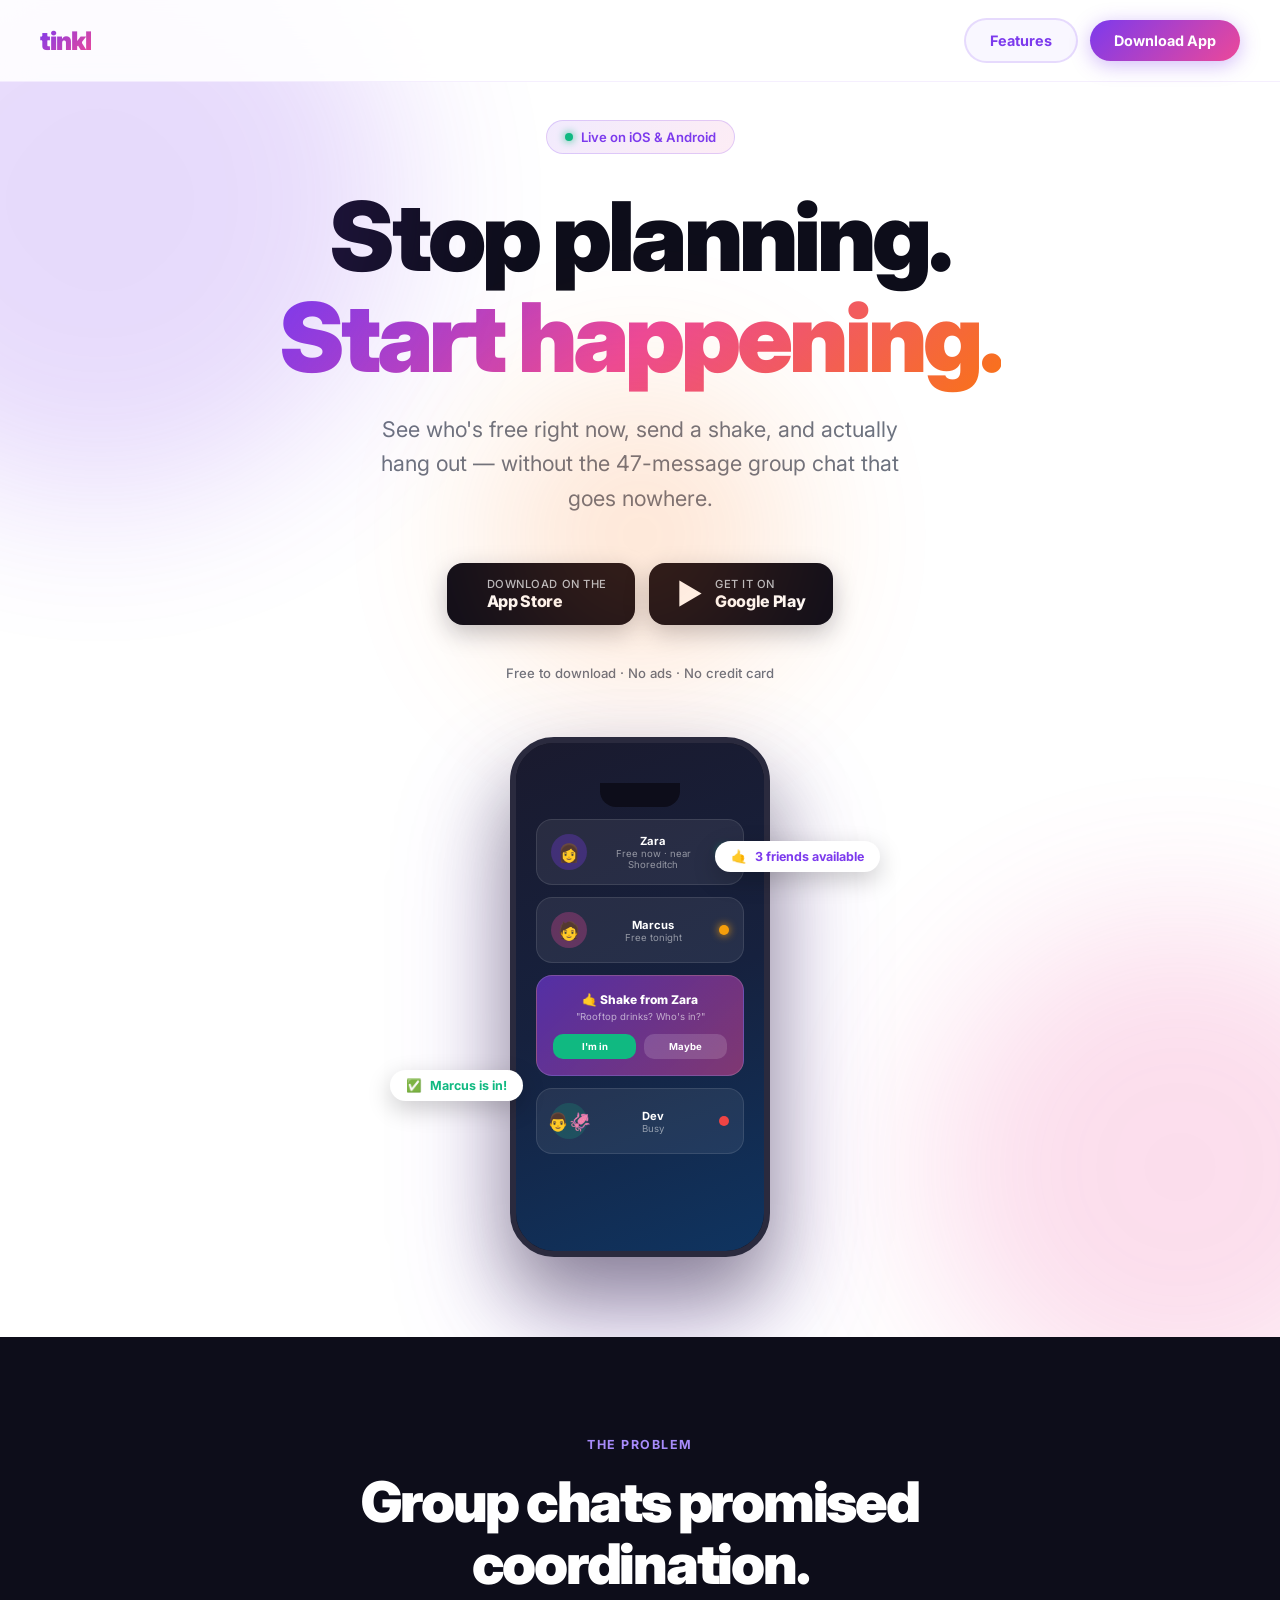
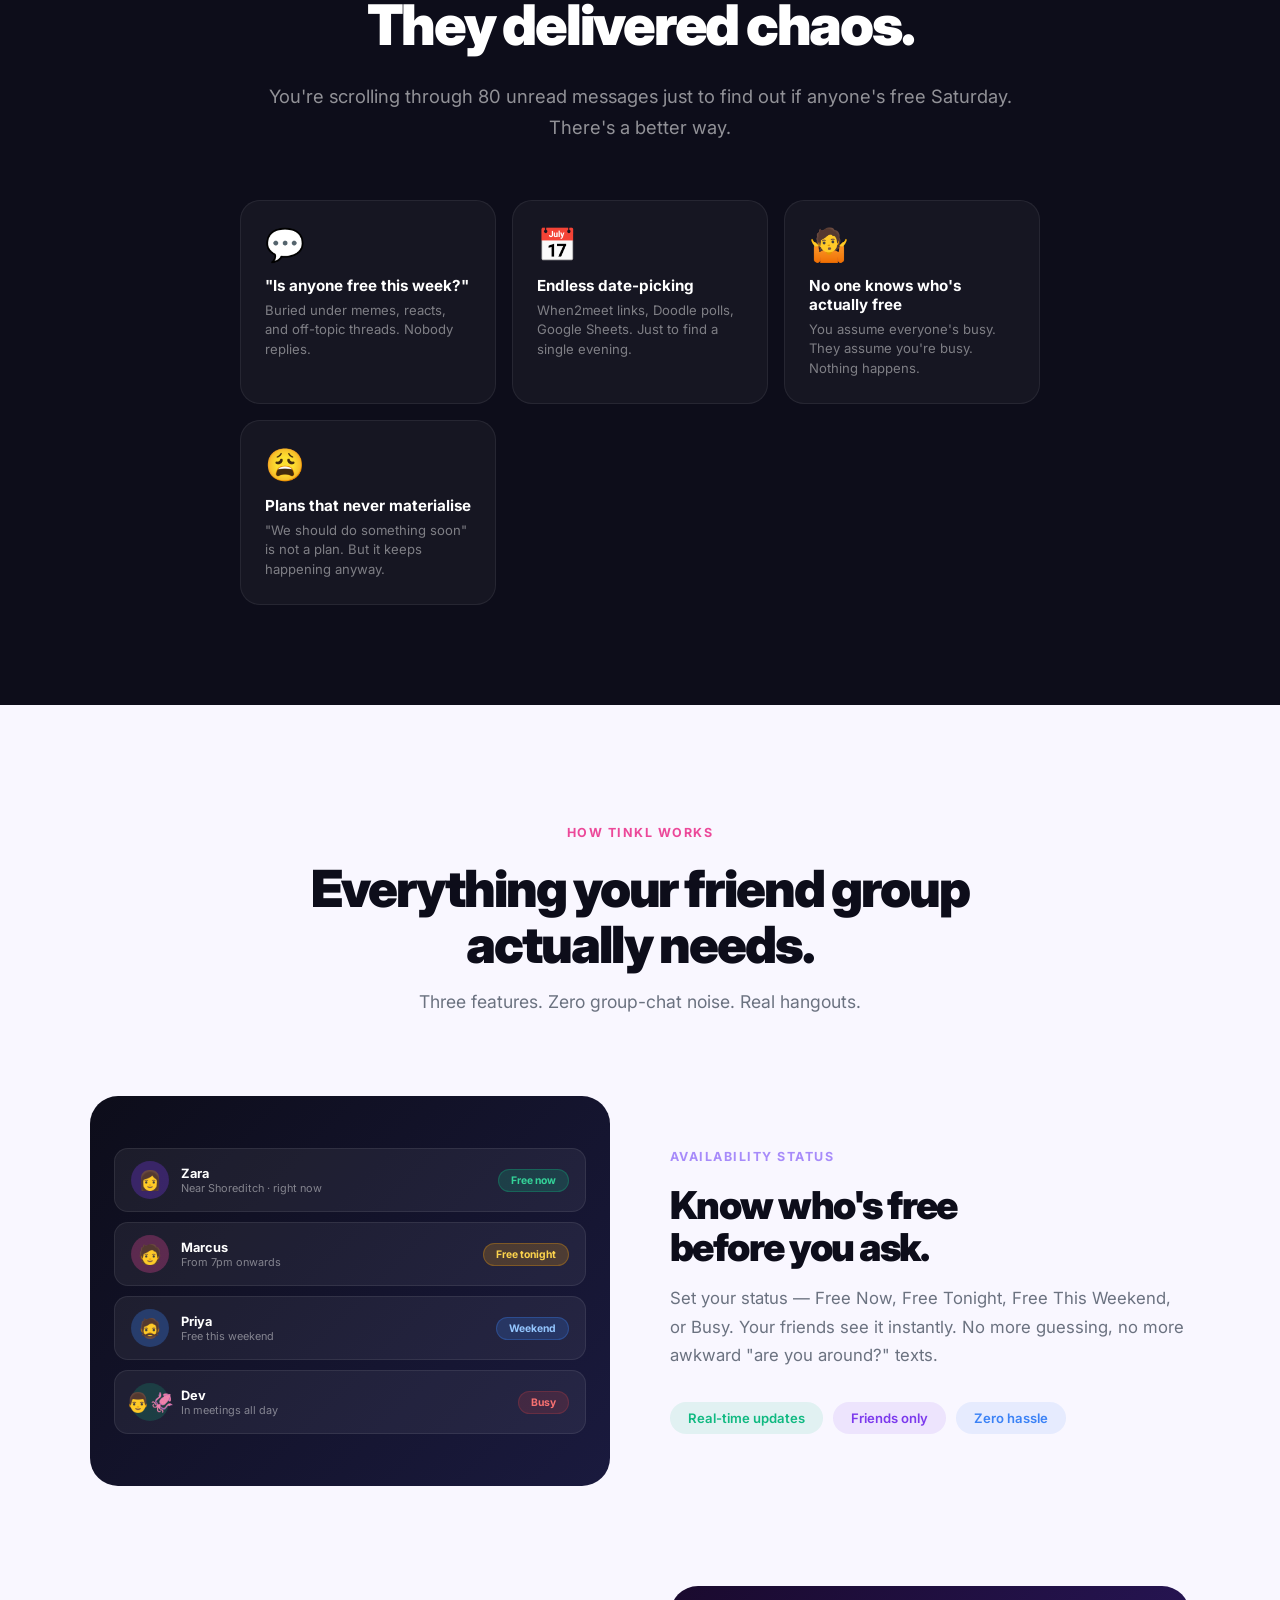
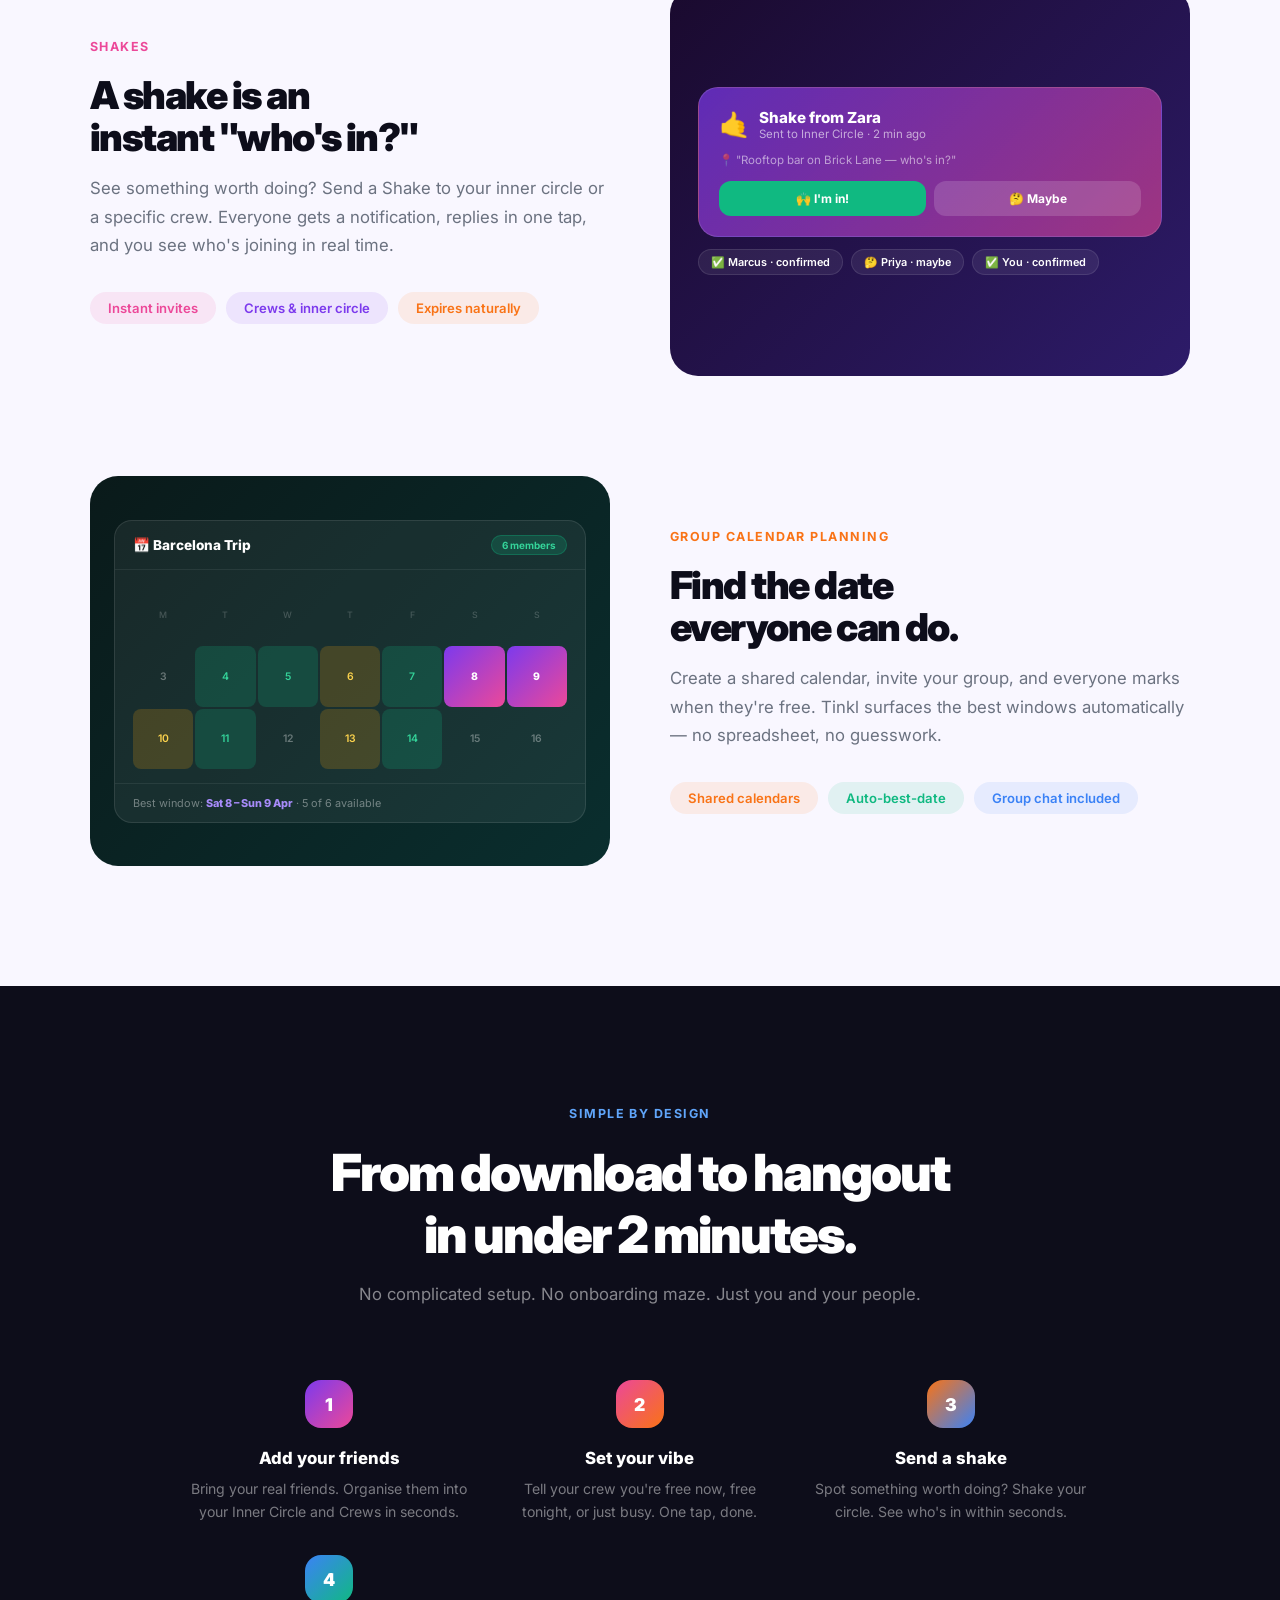
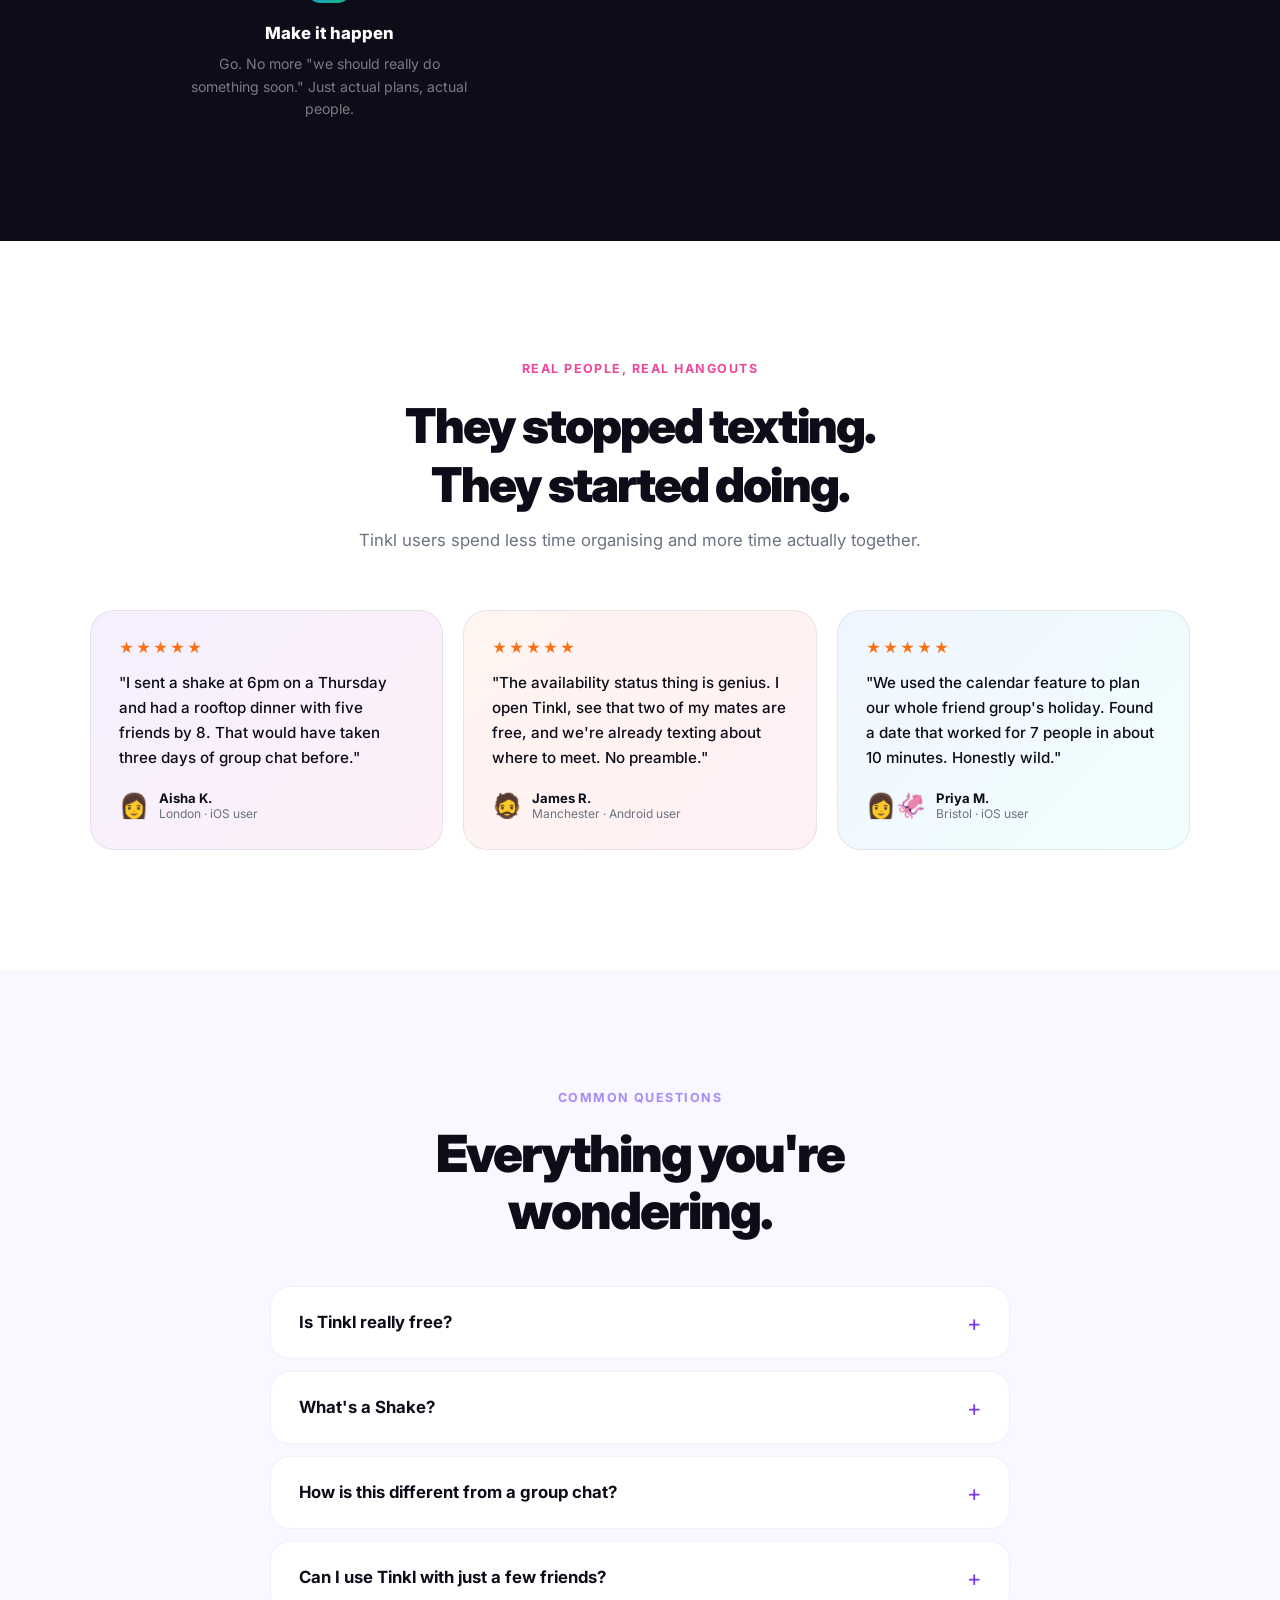
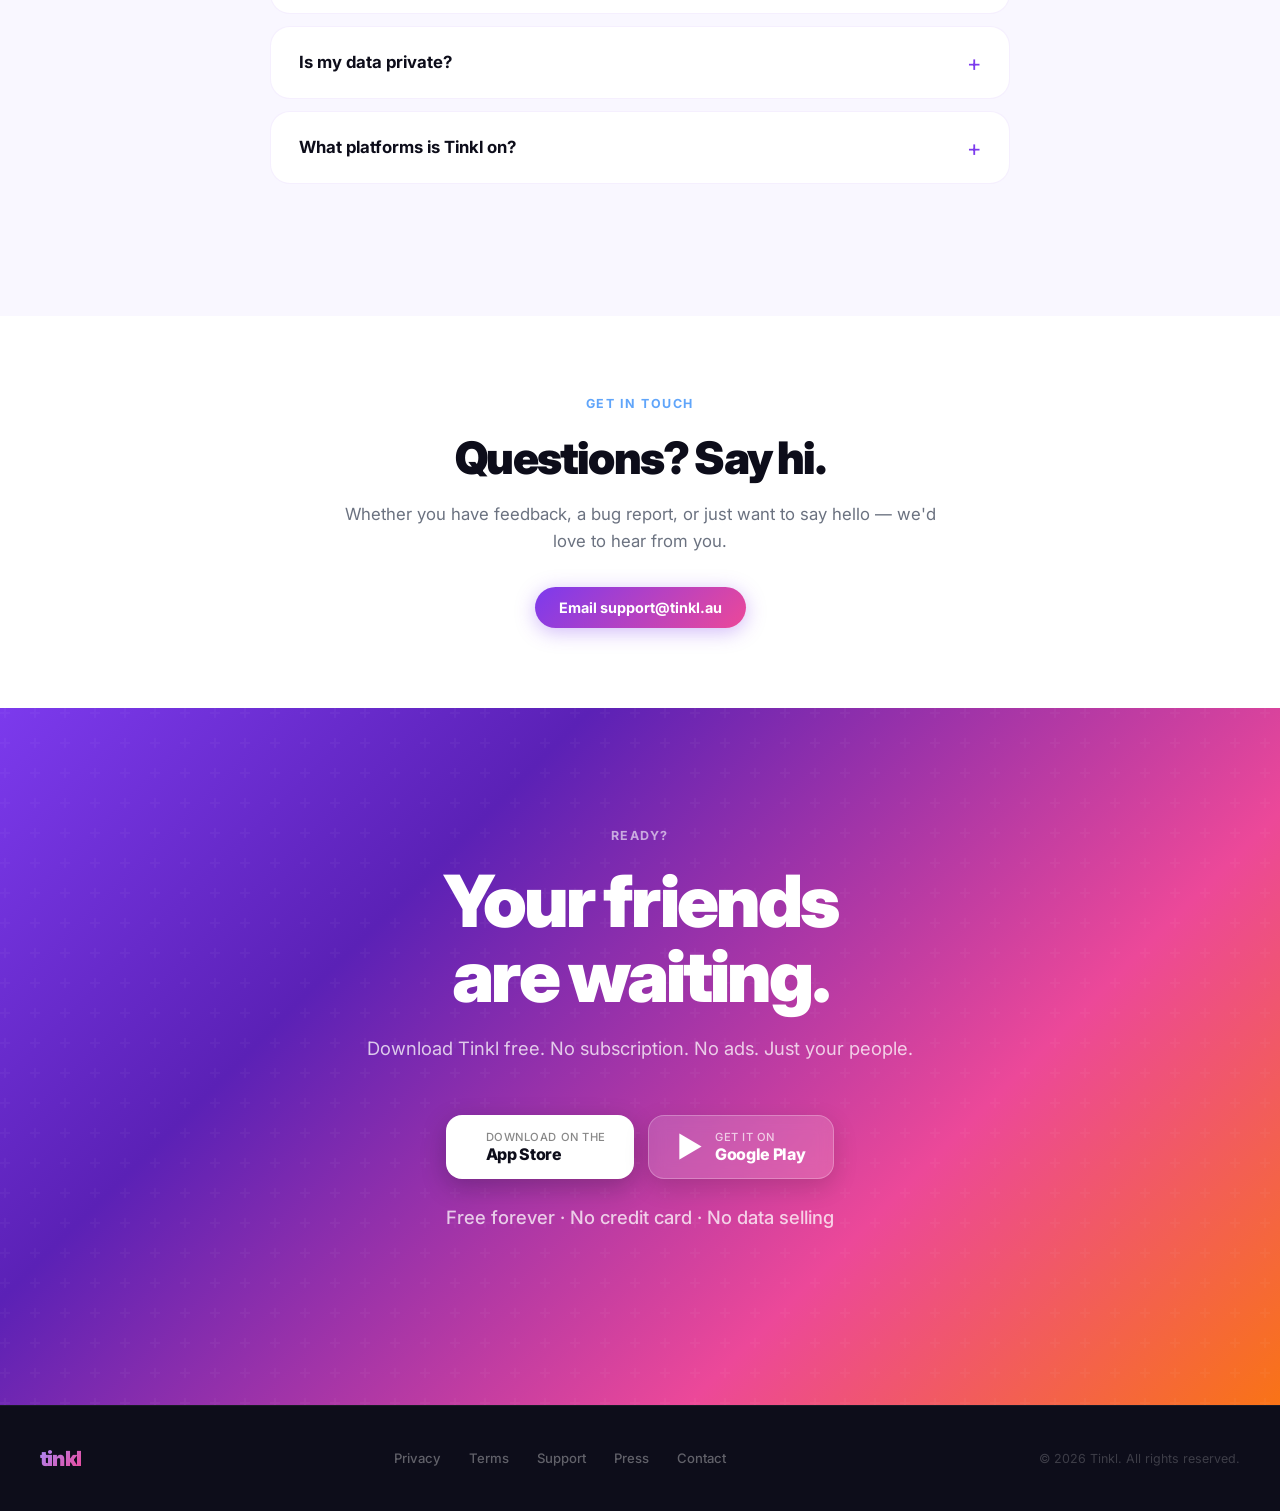
==== index.html @ c5554119 "Initial commit: Tinkl marketing website Landing page, privacy policy, terms of use, shared CSS, favi" ====
<!DOCTYPE html>
<html lang="en">
<head>
  <meta charset="UTF-8" />
  <meta name="viewport" content="width=device-width, initial-scale=1.0" />
  <title>Tinkl — Stop Planning. Start Happening.</title>
  <meta name="description" content="Tinkl makes it effortless to see who's free, send a spontaneous shake, and plan group hangouts without the group-chat chaos." />
  <meta property="og:title" content="Tinkl — Stop Planning. Start Happening." />
  <meta property="og:description" content="See who's free. Send a shake. Make it happen." />
  <meta property="og:type" content="website" />
  <link rel="canonical" href="https://tinkl.au/" />
  <link rel="icon" type="image/svg+xml" href="favicon.svg" />
  <meta property="og:url" content="https://tinkl.au/" />
  <meta property="og:image" content="https://tinkl.au/og-image.svg" />
  <meta property="og:image:width" content="1200" />
  <meta property="og:image:height" content="630" />
  <meta name="twitter:card" content="summary_large_image" />
  <meta name="twitter:title" content="Tinkl — Stop Planning. Start Happening." />
  <meta name="twitter:description" content="See who's free. Send a shake. Make it happen." />
  <meta name="twitter:image" content="https://tinkl.au/og-image.svg" />
  <link rel="preconnect" href="https://fonts.googleapis.com" />
  <link rel="preconnect" href="https://fonts.gstatic.com" crossorigin />
  <link href="https://fonts.googleapis.com/css2?family=Inter:wght@400;500;600;700;800;900&display=swap" rel="stylesheet" />
  <link rel="stylesheet" href="styles.css" />
  <style>
    /* ─── HERO ────────────────────────────────────────────── */
    .hero {
      min-height: 100vh;
      display: flex;
      flex-direction: column;
      align-items: center;
      justify-content: center;
      text-align: center;
      padding: 120px 24px 80px;
      position: relative;
      overflow: hidden;
      background: var(--white);
    }

    .hero-blob {
      position: absolute;
      border-radius: 50%;
      filter: blur(80px);
      opacity: 0.18;
      pointer-events: none;
    }
    .hero-blob-1 {
      width: 600px; height: 600px;
      background: var(--purple);
      top: -100px; left: -200px;
    }
    .hero-blob-2 {
      width: 500px; height: 500px;
      background: var(--pink);
      bottom: -80px; right: -150px;
    }
    .hero-blob-3 {
      width: 300px; height: 300px;
      background: var(--orange);
      top: 40%; left: 50%;
      transform: translate(-50%, -50%);
    }

    .hero-badge {
      display: inline-flex;
      align-items: center;
      gap: 8px;
      padding: 8px 18px;
      background: linear-gradient(135deg, rgba(124,58,237,0.1), rgba(236,72,153,0.1));
      border: 1px solid rgba(124,58,237,0.2);
      border-radius: 100px;
      font-size: 0.82rem;
      font-weight: 600;
      color: var(--purple);
      margin-bottom: 32px;
    }
    .hero-badge-dot {
      width: 8px; height: 8px;
      border-radius: 50%;
      background: var(--green);
      box-shadow: 0 0 8px var(--green);
      animation: pulse 2s infinite;
    }
    @keyframes pulse {
      0%, 100% { opacity: 1; transform: scale(1); }
      50% { opacity: 0.6; transform: scale(1.3); }
    }

    .hero h1 {
      font-size: clamp(3rem, 8vw, 6rem);
      font-weight: 900;
      letter-spacing: -0.04em;
      line-height: 1.05;
      max-width: 820px;
      margin-bottom: 24px;
    }
    .hero h1 .grad {
      background: linear-gradient(135deg, var(--purple) 0%, var(--pink) 50%, var(--orange) 100%);
      -webkit-background-clip: text;
      -webkit-text-fill-color: transparent;
      background-clip: text;
    }

    .hero-sub {
      font-size: clamp(1.1rem, 2.5vw, 1.35rem);
      color: var(--text-muted);
      max-width: 520px;
      line-height: 1.6;
      margin-bottom: 48px;
    }

    .hero-ctas {
      display: flex;
      gap: 14px;
      flex-wrap: wrap;
      justify-content: center;
      margin-bottom: 72px;
    }

    .trust-strip { font-size: 0.82rem; color: var(--text-muted); font-weight: 500; margin-bottom: 56px; margin-top: -32px; }

    .store-btn {
      display: inline-flex;
      align-items: center;
      gap: 12px;
      padding: 14px 28px;
      background: var(--dark);
      color: var(--white);
      border-radius: 16px;
      text-decoration: none;
      transition: transform 0.15s ease, box-shadow 0.15s ease;
      box-shadow: 0 8px 24px rgba(13,13,26,0.25);
    }
    .store-btn:hover { transform: translateY(-3px); box-shadow: 0 12px 32px rgba(13,13,26,0.35); }
    .store-btn-icon { font-size: 1.8rem; line-height: 1; }
    .store-btn-text { display: flex; flex-direction: column; text-align: left; }
    .store-btn-label { font-size: 0.7rem; opacity: 0.7; font-weight: 500; text-transform: uppercase; letter-spacing: 0.05em; }
    .store-btn-name { font-size: 1rem; font-weight: 800; letter-spacing: -0.02em; }

    /* Phone mockup */
    .phone-wrap {
      position: relative;
      display: inline-block;
    }
    .phone {
      width: 260px;
      height: 520px;
      background: var(--dark);
      border-radius: 44px;
      border: 6px solid #2A2A3E;
      box-shadow:
        0 40px 80px rgba(0,0,0,0.4),
        0 0 0 1px rgba(255,255,255,0.05) inset,
        0 60px 120px rgba(124,58,237,0.25);
      overflow: hidden;
      position: relative;
    }
    .phone-notch {
      width: 80px; height: 24px;
      background: var(--dark);
      border-radius: 0 0 16px 16px;
      margin: 0 auto;
      position: relative;
      z-index: 2;
    }
    .phone-screen {
      position: absolute;
      inset: 0;
      background: linear-gradient(160deg, #1A1A2E 0%, #16213E 50%, #0F3460 100%);
      padding: 40px 20px 20px;
      display: flex;
      flex-direction: column;
      gap: 12px;
    }
    .phone-status-card {
      background: rgba(255,255,255,0.07);
      border: 1px solid rgba(255,255,255,0.1);
      border-radius: 16px;
      padding: 14px;
      display: flex;
      align-items: center;
      gap: 12px;
    }
    .phone-avatar {
      width: 36px; height: 36px;
      border-radius: 50%;
      display: flex;
      align-items: center;
      justify-content: center;
      font-size: 1.1rem;
      flex-shrink: 0;
    }
    .phone-card-text { flex: 1; }
    .phone-card-name { font-size: 0.7rem; font-weight: 700; color: #fff; }
    .phone-card-status { font-size: 0.6rem; color: rgba(255,255,255,0.5); }
    .phone-status-dot {
      width: 10px; height: 10px;
      border-radius: 50%;
      flex-shrink: 0;
    }
    .status-green { background: #10B981; box-shadow: 0 0 8px #10B981; }
    .status-amber { background: #F59E0B; box-shadow: 0 0 8px #F59E0B; }
    .status-red { background: #EF4444; }

    .phone-shake-card {
      background: linear-gradient(135deg, rgba(124,58,237,0.6), rgba(236,72,153,0.5));
      border: 1px solid rgba(255,255,255,0.15);
      border-radius: 16px;
      padding: 16px;
    }
    .phone-shake-title { font-size: 0.75rem; font-weight: 800; color: #fff; margin-bottom: 4px; }
    .phone-shake-sub { font-size: 0.6rem; color: rgba(255,255,255,0.6); margin-bottom: 12px; }
    .phone-shake-btns { display: flex; gap: 8px; }
    .phone-shake-btn {
      flex: 1;
      padding: 7px 0;
      border-radius: 10px;
      font-size: 0.6rem;
      font-weight: 700;
      text-align: center;
    }
    .phone-shake-btn-yes { background: #10B981; color: #fff; }
    .phone-shake-btn-maybe { background: rgba(255,255,255,0.15); color: #fff; }

    .phone-floating-chip {
      position: absolute;
      background: white;
      border-radius: 100px;
      padding: 8px 16px;
      display: flex;
      align-items: center;
      gap: 8px;
      box-shadow: 0 8px 24px rgba(0,0,0,0.2);
      font-size: 0.78rem;
      font-weight: 700;
      white-space: nowrap;
      animation: float 3s ease-in-out infinite;
    }
    @keyframes float {
      0%, 100% { transform: translateY(0); }
      50% { transform: translateY(-8px); }
    }
    .chip-1 { top: 20%; right: -110px; animation-delay: 0s; }
    .chip-2 { bottom: 30%; left: -120px; animation-delay: 1.5s; }

    /* ─── PROBLEM ─────────────────────────────────────────── */
    .problem {
      padding: 100px 24px;
      background: var(--dark);
      color: var(--white);
      text-align: center;
    }
    .problem-inner { max-width: 800px; margin: 0 auto; }

    .problem h2 {
      font-size: clamp(2rem, 5vw, 3.5rem);
      font-weight: 900;
      letter-spacing: -0.04em;
      line-height: 1.1;
      margin-bottom: 24px;
    }
    .problem p {
      font-size: 1.15rem;
      color: rgba(255,255,255,0.55);
      line-height: 1.7;
      margin-bottom: 56px;
    }

    .pain-grid {
      display: grid;
      grid-template-columns: repeat(auto-fit, minmax(200px, 1fr));
      gap: 16px;
      text-align: left;
    }
    .pain-card {
      background: rgba(255,255,255,0.04);
      border: 1px solid rgba(255,255,255,0.07);
      border-radius: 20px;
      padding: 24px;
    }
    .pain-emoji { font-size: 2rem; margin-bottom: 12px; }
    .pain-card h3 { font-size: 0.95rem; font-weight: 700; margin-bottom: 6px; }
    .pain-card p { font-size: 0.82rem; color: rgba(255,255,255,0.45); line-height: 1.5; margin: 0; }

    /* ─── FEATURES ────────────────────────────────────────── */
    .features { padding: 120px 24px; background: var(--off-white); }
    .features-inner { max-width: 1100px; margin: 0 auto; }
    .features-header { text-align: center; margin-bottom: 80px; }
    .features-header h2 {
      font-size: clamp(2rem, 5vw, 3.2rem);
      font-weight: 900;
      letter-spacing: -0.04em;
      line-height: 1.1;
      margin-bottom: 16px;
    }
    .features-header p {
      font-size: 1.1rem;
      color: var(--text-muted);
      max-width: 460px;
      margin: 0 auto;
      line-height: 1.6;
    }

    .feature-row {
      display: grid;
      grid-template-columns: 1fr 1fr;
      gap: 60px;
      align-items: center;
      margin-bottom: 100px;
    }
    .feature-row:last-child { margin-bottom: 0; }
    .feature-row.reverse { direction: rtl; }
    .feature-row.reverse > * { direction: ltr; }

    .feature-visual {
      border-radius: 28px;
      overflow: hidden;
      aspect-ratio: 4/3;
      display: flex;
      align-items: center;
      justify-content: center;
      position: relative;
    }
    .feature-visual-availability {
      background: linear-gradient(135deg, #0D0D1A 0%, #1a1a3e 100%);
    }
    .feature-visual-shakes {
      background: linear-gradient(135deg, #1a0a2e 0%, #2d1b69 100%);
    }
    .feature-visual-calendar {
      background: linear-gradient(135deg, #0a1a1a 0%, #0a2e2e 100%);
    }

    .feature-content { }
    .feature-content h3 {
      font-size: clamp(1.6rem, 3.5vw, 2.4rem);
      font-weight: 900;
      letter-spacing: -0.04em;
      line-height: 1.1;
      margin-bottom: 16px;
    }
    .feature-content p {
      font-size: 1.05rem;
      color: var(--text-muted);
      line-height: 1.7;
      margin-bottom: 32px;
    }
    .feature-pills { display: flex; flex-wrap: wrap; gap: 10px; }
    .pill {
      padding: 8px 18px;
      border-radius: 100px;
      font-size: 0.82rem;
      font-weight: 600;
    }
    .pill-purple { background: rgba(124,58,237,0.1); color: var(--purple); }
      .pill-pink { background: rgba(236,72,153,0.1); color: var(--pink); }
    .pill-orange { background: rgba(249,115,22,0.1); color: var(--orange); }
    .pill-blue { background: rgba(59,130,246,0.1); color: var(--blue); }
    .pill-green { background: rgba(16,185,129,0.1); color: var(--green); }

    /* Availability visual */
    .avail-list { width: 100%; padding: 24px; display: flex; flex-direction: column; gap: 10px; }
    .avail-item {
      display: flex;
      align-items: center;
      gap: 12px;
      background: rgba(255,255,255,0.06);
      border: 1px solid rgba(255,255,255,0.08);
      border-radius: 14px;
      padding: 12px 16px;
    }
    .avail-avatar {
      width: 38px; height: 38px;
      border-radius: 50%;
      display: flex; align-items: center; justify-content: center;
      font-size: 1.2rem; flex-shrink: 0;
    }
    .avail-info { flex: 1; }
    .avail-name { font-size: 0.8rem; font-weight: 700; color: #fff; }
    .avail-time { font-size: 0.68rem; color: rgba(255,255,255,0.45); }
    .avail-badge {
      padding: 4px 12px;
      border-radius: 100px;
      font-size: 0.65rem;
      font-weight: 700;
      flex-shrink: 0;
    }
    .badge-now { background: rgba(16,185,129,0.2); color: #34D399; border: 1px solid rgba(16,185,129,0.3); }
    .badge-tonight { background: rgba(245,158,11,0.2); color: #FCD34D; border: 1px solid rgba(245,158,11,0.3); }
    .badge-busy { background: rgba(239,68,68,0.15); color: #F87171; border: 1px solid rgba(239,68,68,0.2); }

    /* Shake visual */
    .shake-visual-inner { padding: 28px; width: 100%; }
    .shake-card-big {
      background: linear-gradient(135deg, rgba(124,58,237,0.7), rgba(236,72,153,0.6));
      border: 1px solid rgba(255,255,255,0.12);
      border-radius: 20px;
      padding: 20px;
      margin-bottom: 12px;
    }
    .shake-card-big-header { display: flex; align-items: center; gap: 10px; margin-bottom: 12px; }
    .shake-wave { font-size: 1.5rem; }
    .shake-card-big-title { font-size: 0.95rem; font-weight: 800; color: #fff; }
    .shake-card-big-sub { font-size: 0.72rem; color: rgba(255,255,255,0.6); }
    .shake-card-big-loc { font-size: 0.72rem; color: rgba(255,255,255,0.55); margin-bottom: 14px; }
    .shake-card-big-actions { display: flex; gap: 8px; }
    .shake-action-btn {
      flex: 1; padding: 10px 0;
      border-radius: 12px;
      text-align: center;
      font-size: 0.75rem;
      font-weight: 700;
    }
    .shake-action-in { background: #10B981; color: #fff; }
    .shake-action-maybe { background: rgba(255,255,255,0.15); color: #fff; }
    .shake-attendees {
      display: flex;
      gap: 8px;
      flex-wrap: wrap;
    }
    .shake-attendee-chip {
      display: flex; align-items: center; gap: 6px;
      background: rgba(255,255,255,0.07);
      border: 1px solid rgba(255,255,255,0.1);
      border-radius: 100px;
      padding: 5px 12px;
      font-size: 0.68rem;
      font-weight: 600;
      color: #fff;
    }

    /* Calendar visual */
    .cal-visual-inner { padding: 24px; width: 100%; }
    .cal-card {
      background: rgba(255,255,255,0.06);
      border: 1px solid rgba(255,255,255,0.1);
      border-radius: 18px;
      overflow: hidden;
    }
    .cal-header {
      padding: 14px 18px;
      border-bottom: 1px solid rgba(255,255,255,0.07);
      display: flex; align-items: center; justify-content: space-between;
    }
    .cal-header-title { font-size: 0.85rem; font-weight: 800; color: #fff; }
    .cal-header-badge {
      background: rgba(16,185,129,0.2); color: #34D399;
      border: 1px solid rgba(16,185,129,0.3);
      border-radius: 100px;
      padding: 3px 10px;
      font-size: 0.62rem;
      font-weight: 700;
    }
    .cal-grid { display: grid; grid-template-columns: repeat(7, 1fr); gap: 2px; padding: 14px 18px; }
    .cal-cell {
      aspect-ratio: 1;
      display: flex; align-items: center; justify-content: center;
      border-radius: 8px;
      font-size: 0.65rem;
      font-weight: 600;
      color: rgba(255,255,255,0.35);
    }
    .cal-cell.avail { background: rgba(16,185,129,0.2); color: #34D399; }
    .cal-cell.partial { background: rgba(245,158,11,0.2); color: #FCD34D; }
    .cal-cell.best {
      background: linear-gradient(135deg, #7C3AED, #EC4899);
      color: #fff;
      font-weight: 800;
    }
    .cal-cell.day-label { color: rgba(255,255,255,0.2); font-size: 0.55rem; font-weight: 500; }
    .cal-footer { padding: 12px 18px; border-top: 1px solid rgba(255,255,255,0.07); }
    .cal-footer-text { font-size: 0.68rem; color: rgba(255,255,255,0.4); }
    .cal-best-day { font-weight: 800; color: var(--purple-light); }

    /* ─── SOCIAL PROOF ────────────────────────────────────── */
    .social-proof {
      padding: 120px 24px;
      background: var(--white);
      text-align: center;
    }
    .social-proof-inner { max-width: 1100px; margin: 0 auto; }
    .social-proof h2 {
      font-size: clamp(2rem, 4vw, 3rem);
      font-weight: 900;
      letter-spacing: -0.04em;
      margin-bottom: 16px;
    }
    .social-proof > .social-proof-inner > p {
      color: var(--text-muted);
      font-size: 1.05rem;
      margin-bottom: 60px;
    }
    .quotes-grid {
      display: grid;
      grid-template-columns: repeat(auto-fit, minmax(280px, 1fr));
      gap: 20px;
      text-align: left;
    }
    .quote-card {
      padding: 28px;
      border-radius: 24px;
      border: 1px solid rgba(0,0,0,0.07);
      position: relative;
      transition: transform 0.2s ease, box-shadow 0.2s ease;
    }
    .quote-card:hover {
      transform: translateY(-4px);
      box-shadow: 0 16px 40px rgba(0,0,0,0.08);
    }
    .quote-card-1 { background: linear-gradient(135deg, #F5F0FF, #FDF0F7); }
    .quote-card-2 { background: linear-gradient(135deg, #FFF5F0, #FFF0F5); }
    .quote-card-3 { background: linear-gradient(135deg, #F0F5FF, #F0FFFD); }
    .quote-stars { color: #F97316; font-size: 0.9rem; margin-bottom: 14px; letter-spacing: 2px; }
    .quote-text {
      font-size: 0.95rem;
      line-height: 1.65;
      color: var(--dark);
      margin-bottom: 20px;
      font-weight: 500;
    }
    .quote-author { display: flex; align-items: center; gap: 10px; }
    .quote-avatar { font-size: 1.5rem; }
    .quote-name { font-size: 0.82rem; font-weight: 700; }
    .quote-handle { font-size: 0.75rem; color: var(--text-muted); }

    /* ─── HOW IT WORKS ────────────────────────────────────── */
    .how {
      padding: 120px 24px;
      background: var(--dark);
      color: var(--white);
      text-align: center;
    }
    .how-inner { max-width: 900px; margin: 0 auto; }
    .how h2 {
      font-size: clamp(2rem, 5vw, 3.2rem);
      font-weight: 900;
      letter-spacing: -0.04em;
      margin-bottom: 16px;
    }
    .how > .how-inner > p {
      color: rgba(255,255,255,0.5);
      font-size: 1.05rem;
      margin-bottom: 72px;
      line-height: 1.6;
    }
    .steps { display: grid; grid-template-columns: repeat(auto-fit, minmax(220px, 1fr)); gap: 32px; }
    .step { position: relative; }
    .step-num {
      width: 48px; height: 48px;
      border-radius: 16px;
      display: flex; align-items: center; justify-content: center;
      font-size: 1.1rem;
      font-weight: 900;
      margin: 0 auto 20px;
    }
    .step-num-1 { background: linear-gradient(135deg, var(--purple), var(--pink)); }
    .step-num-2 { background: linear-gradient(135deg, var(--pink), var(--orange)); }
    .step-num-3 { background: linear-gradient(135deg, var(--orange), var(--blue)); }
    .step-num-4 { background: linear-gradient(135deg, var(--blue), var(--green)); }
    .step h3 { font-size: 1.05rem; font-weight: 800; margin-bottom: 10px; }
    .step p { font-size: 0.88rem; color: rgba(255,255,255,0.45); line-height: 1.6; }

    /* ─── FAQ ─────────────────────────────────────────────── */
    .faq { padding: 120px 24px; background: var(--off-white); }
    .faq-inner { max-width: 740px; margin: 0 auto; text-align: center; }
    .faq h2 { font-size: clamp(2rem, 5vw, 3.2rem); font-weight: 900; letter-spacing: -0.04em; line-height: 1.1; margin-bottom: 48px; }
    .faq-list { text-align: left; }
    .faq-item { background: white; border: 1px solid rgba(124,58,237,0.08); border-radius: var(--radius); margin-bottom: 12px; overflow: hidden; }
    .faq-item summary { padding: 22px 28px; font-weight: 700; font-size: 1.05rem; cursor: pointer; list-style: none; display: flex; justify-content: space-between; align-items: center; }
    .faq-item summary::-webkit-details-marker { display: none; }
    .faq-item summary::after { content: '+'; font-size: 1.4rem; color: var(--purple); font-weight: 400; transition: transform 0.2s; }
    .faq-item[open] summary::after { content: '\2212'; }
    .faq-item p { padding: 0 28px 22px; font-size: 0.95rem; color: var(--text-muted); line-height: 1.7; margin: 0; }
    .faq-item a { color: var(--purple); text-decoration: none; font-weight: 500; }

    /* ─── CONTACT SECTION ─────────────────────────────────── */
    .contact-section { padding: 80px 24px; background: var(--white); text-align: center; }
    .contact-section-inner { max-width: 600px; margin: 0 auto; }
    .contact-section h2 { font-size: clamp(1.8rem, 4vw, 2.8rem); font-weight: 900; letter-spacing: -0.04em; margin-bottom: 16px; }
    .contact-section p { color: var(--text-muted); font-size: 1.05rem; line-height: 1.6; margin-bottom: 32px; }

    /* ─── FINAL CTA ───────────────────────────────────────── */
    .final-cta {
      padding: 120px 24px;
      text-align: center;
      background: linear-gradient(135deg, var(--purple) 0%, #5B21B6 30%, var(--pink) 70%, var(--orange) 100%);
      position: relative;
      overflow: hidden;
    }
    .final-cta::before {
      content: '';
      position: absolute;
      inset: 0;
      background: url("data:image/svg+xml,%3Csvg width='60' height='60' viewBox='0 0 60 60' xmlns='http://www.w3.org/2000/svg'%3E%3Cg fill='none' fill-rule='evenodd'%3E%3Cg fill='%23ffffff' fill-opacity='0.03'%3E%3Cpath d='M36 34v-4h-2v4h-4v2h4v4h2v-4h4v-2h-4zm0-30V0h-2v4h-4v2h4v4h2V6h4V4h-4zM6 34v-4H4v4H0v2h4v4h2v-4h4v-2H6zM6 4V0H4v4H0v2h4v4h2V6h4V4H6z'/%3E%3C/g%3E%3C/g%3E%3C/svg%3E");
    }
    .final-cta-inner { position: relative; z-index: 1; }
    .final-cta h2 {
      font-size: clamp(2.2rem, 6vw, 4.5rem);
      font-weight: 900;
      letter-spacing: -0.04em;
      color: var(--white);
      line-height: 1.05;
      margin-bottom: 20px;
    }
    .final-cta p {
      font-size: 1.15rem;
      color: rgba(255,255,255,0.75);
      margin-bottom: 52px;
      line-height: 1.6;
    }
    .cta-store-row {
      display: flex;
      gap: 14px;
      justify-content: center;
      flex-wrap: wrap;
    }
    .trust-strip-dark { font-size: 0.82rem; color: rgba(255,255,255,0.45); font-weight: 500; margin-top: 24px; }
    .store-btn-light {
      background: rgba(255,255,255,0.15);
      border: 1px solid rgba(255,255,255,0.25);
      backdrop-filter: blur(8px);
      -webkit-backdrop-filter: blur(8px);
      box-shadow: 0 8px 24px rgba(0,0,0,0.15);
    }
    .store-btn-light:hover {
      background: rgba(255,255,255,0.25);
      box-shadow: 0 12px 32px rgba(0,0,0,0.2);
    }
    .store-btn-white {
      background: white;
      color: var(--dark);
    }
    .store-btn-white:hover {
      box-shadow: 0 16px 40px rgba(0,0,0,0.25);
    }

    /* ─── STICKY MOBILE CTA ───────────────────────────────── */
    .mobile-cta-bar { display: none; position: fixed; bottom: 0; left: 0; right: 0; z-index: 99; padding: 12px 20px; background: rgba(255,255,255,0.95); backdrop-filter: blur(12px); -webkit-backdrop-filter: blur(12px); border-top: 1px solid rgba(124,58,237,0.1); text-align: center; }
    .mobile-cta-btn { width: 100%; justify-content: center; padding: 14px 24px; font-size: 1rem; }

    /* ─── RESPONSIVE ──────────────────────────────────────── */
    @media (max-width: 768px) {
      .hero { padding: 100px 20px 60px; }

      .phone-floating-chip { display: none; }

      .feature-row {
        grid-template-columns: 1fr;
        gap: 32px;
        margin-bottom: 72px;
      }
      .feature-row.reverse { direction: ltr; }

      footer { padding-bottom: 80px; }

      .mobile-cta-bar { display: block; }
    }

    @media (max-width: 480px) {
      .hero-ctas { flex-direction: column; align-items: center; }
      .store-btn { width: 220px; }
      .cta-store-row { flex-direction: column; align-items: center; }
    }
  </style>
  <script type="application/ld+json">
  {
    "@context": "https://schema.org",
    "@type": "Organization",
    "name": "Tinkl",
    "url": "https://tinkl.au",
    "logo": "https://tinkl.au/og-image.svg",
    "contactPoint": {
      "@type": "ContactPoint",
      "email": "support@tinkl.au",
      "contactType": "customer support"
    }
  }
  </script>
  <script type="application/ld+json">
  {
    "@context": "https://schema.org",
    "@type": "SoftwareApplication",
    "name": "Tinkl",
    "operatingSystem": "iOS, Android",
    "applicationCategory": "SocialNetworkingApplication",
    "description": "See who's free, send a shake, and plan group hangouts without the group-chat chaos.",
    "offers": {
      "@type": "Offer",
      "price": "0",
      "priceCurrency": "AUD"
    }
  }
  </script>
</head>
<body>

<a href="#main-content" class="skip-link">Skip to content</a>

<!-- ─── NAV ──────────────────────────────────────────────────── -->
<nav>
  <a href="index.html" class="nav-logo">tinkl</a>
  <div class="nav-right">
    <a href="#features" class="btn btn-secondary">Features</a>
    <a href="#download" class="btn btn-primary">Download App</a>
  </div>
</nav>

<!-- ─── HERO ─────────────────────────────────────────────────── -->
<section class="hero" id="main-content">
  <div class="hero-blob hero-blob-1"></div>
  <div class="hero-blob hero-blob-2"></div>
  <div class="hero-blob hero-blob-3"></div>

  <div class="hero-badge">
    <span class="hero-badge-dot"></span>
    Live on iOS &amp; Android
  </div>

  <h1>Stop planning.<br><span class="grad">Start happening.</span></h1>

  <p class="hero-sub">
    See who's free right now, send a shake, and actually hang out —
    without the 47-message group chat that goes nowhere.
  </p>

  <div class="hero-ctas">
    <a href="#" class="store-btn" id="download">
      <span class="store-btn-icon"> </span>
      <span class="store-btn-text">
        <span class="store-btn-label">Download on the</span>
        <span class="store-btn-name">App Store</span>
      </span>
    </a>
    <a href="#" class="store-btn">
      <span class="store-btn-icon">&#9654;</span>
      <span class="store-btn-text">
        <span class="store-btn-label">Get it on</span>
        <span class="store-btn-name">Google Play</span>
      </span>
    </a>
  </div>
  <p class="trust-strip">Free to download &middot; No ads &middot; No credit card</p>

  <!-- Phone mockup -->
  <div class="phone-wrap">
    <div class="phone">
      <div class="phone-screen">
        <div class="phone-notch"></div>

        <div class="phone-status-card">
          <div class="phone-avatar" style="background:rgba(124,58,237,0.3);">&#128105;</div>
          <div class="phone-card-text">
            <div class="phone-card-name">Zara</div>
            <div class="phone-card-status">Free now &middot; near Shoreditch</div>
          </div>
          <div class="phone-status-dot status-green"></div>
        </div>

        <div class="phone-status-card">
          <div class="phone-avatar" style="background:rgba(236,72,153,0.3);">&#129489;</div>
          <div class="phone-card-text">
            <div class="phone-card-name">Marcus</div>
            <div class="phone-card-status">Free tonight</div>
          </div>
          <div class="phone-status-dot status-amber"></div>
        </div>

        <div class="phone-shake-card">
          <div class="phone-shake-title">&#129305; Shake from Zara</div>
          <div class="phone-shake-sub">"Rooftop drinks? Who's in?"</div>
          <div class="phone-shake-btns">
            <div class="phone-shake-btn phone-shake-btn-yes">I'm in</div>
            <div class="phone-shake-btn phone-shake-btn-maybe">Maybe</div>
          </div>
        </div>

        <div class="phone-status-card">
          <div class="phone-avatar" style="background:rgba(16,185,129,0.2);">&#128104;&#8205;&#129425;</div>
          <div class="phone-card-text">
            <div class="phone-card-name">Dev</div>
            <div class="phone-card-status">Busy</div>
          </div>
          <div class="phone-status-dot status-red"></div>
        </div>
      </div>
    </div>

    <div class="phone-floating-chip chip-1" style="color:#7C3AED;">
      <span>&#129305;</span> 3 friends available
    </div>
    <div class="phone-floating-chip chip-2" style="color:#10B981;">
      <span>&#9989;</span> Marcus is in!
    </div>
  </div>
</section>

<!-- ─── PROBLEM ───────────────────────────────────────────────── -->
<section class="problem">
  <div class="problem-inner">
    <div class="section-label section-label-purple">The problem</div>
    <h2>Group chats promised coordination.<br>They delivered chaos.</h2>
    <p>
      You're scrolling through 80 unread messages just to find out if anyone's
      free Saturday. There's a better way.
    </p>

    <div class="pain-grid">
      <div class="pain-card">
        <div class="pain-emoji">&#128172;</div>
        <h3>"Is anyone free this week?"</h3>
        <p>Buried under memes, reacts, and off-topic threads. Nobody replies.</p>
      </div>
      <div class="pain-card">
        <div class="pain-emoji">&#128197;</div>
        <h3>Endless date-picking</h3>
        <p>When2meet links, Doodle polls, Google Sheets. Just to find a single evening.</p>
      </div>
      <div class="pain-card">
        <div class="pain-emoji">&#129335;</div>
        <h3>No one knows who's actually free</h3>
        <p>You assume everyone's busy. They assume you're busy. Nothing happens.</p>
      </div>
      <div class="pain-card">
        <div class="pain-emoji">&#128553;</div>
        <h3>Plans that never materialise</h3>
        <p>"We should do something soon" is not a plan. But it keeps happening anyway.</p>
      </div>
    </div>
  </div>
</section>

<!-- ─── FEATURES ──────────────────────────────────────────────── -->
<section class="features" id="features">
  <div class="features-inner">
    <div class="features-header">
      <div class="section-label section-label-pink">How Tinkl works</div>
      <h2>Everything your friend group<br>actually needs.</h2>
      <p>Three features. Zero group-chat noise. Real hangouts.</p>
    </div>

    <!-- Feature 1: Availability Status -->
    <div class="feature-row">
      <div class="feature-visual feature-visual-availability">
        <div class="avail-list">
          <div class="avail-item">
            <div class="avail-avatar" style="background:rgba(124,58,237,0.3);">&#128105;</div>
            <div class="avail-info">
              <div class="avail-name">Zara</div>
              <div class="avail-time">Near Shoreditch &middot; right now</div>
            </div>
            <div class="avail-badge badge-now">Free now</div>
          </div>
          <div class="avail-item">
            <div class="avail-avatar" style="background:rgba(236,72,153,0.3);">&#129489;</div>
            <div class="avail-info">
              <div class="avail-name">Marcus</div>
              <div class="avail-time">From 7pm onwards</div>
            </div>
            <div class="avail-badge badge-tonight">Free tonight</div>
          </div>
          <div class="avail-item">
            <div class="avail-avatar" style="background:rgba(59,130,246,0.3);">&#129492;</div>
            <div class="avail-info">
              <div class="avail-name">Priya</div>
              <div class="avail-time">Free this weekend</div>
            </div>
            <div class="avail-badge badge-tonight" style="background:rgba(59,130,246,0.2);color:#93C5FD;border-color:rgba(59,130,246,0.3);">Weekend</div>
          </div>
          <div class="avail-item">
            <div class="avail-avatar" style="background:rgba(16,185,129,0.2);">&#128104;&#8205;&#129425;</div>
            <div class="avail-info">
              <div class="avail-name">Dev</div>
              <div class="avail-time">In meetings all day</div>
            </div>
            <div class="avail-badge badge-busy">Busy</div>
          </div>
        </div>
      </div>
      <div class="feature-content">
        <div class="section-label section-label-purple" style="text-align:left;">Availability status</div>
        <h3>Know who's free<br>before you ask.</h3>
        <p>
          Set your status — Free Now, Free Tonight, Free This Weekend, or Busy.
          Your friends see it instantly. No more guessing, no more awkward "are you around?" texts.
        </p>
        <div class="feature-pills">
          <span class="pill pill-green">Real-time updates</span>
          <span class="pill pill-purple">Friends only</span>
          <span class="pill pill-blue">Zero hassle</span>
        </div>
      </div>
    </div>

    <!-- Feature 2: Shakes -->
    <div class="feature-row reverse">
      <div class="feature-visual feature-visual-shakes">
        <div class="shake-visual-inner">
          <div class="shake-card-big">
            <div class="shake-card-big-header">
              <span class="shake-wave">&#129305;</span>
              <div>
                <div class="shake-card-big-title">Shake from Zara</div>
                <div class="shake-card-big-sub">Sent to Inner Circle &middot; 2 min ago</div>
              </div>
            </div>
            <div class="shake-card-big-loc">&#128205; "Rooftop bar on Brick Lane — who's in?"</div>
            <div class="shake-card-big-actions">
              <div class="shake-action-btn shake-action-in">&#128588; I'm in!</div>
              <div class="shake-action-btn shake-action-maybe">&#129300; Maybe</div>
            </div>
          </div>
          <div class="shake-attendees">
            <div class="shake-attendee-chip">&#9989; Marcus &middot; confirmed</div>
            <div class="shake-attendee-chip">&#129300; Priya &middot; maybe</div>
            <div class="shake-attendee-chip">&#9989; You &middot; confirmed</div>
          </div>
        </div>
      </div>
      <div class="feature-content">
        <div class="section-label section-label-pink" style="text-align:left;">Shakes</div>
        <h3>A shake is an<br>instant "who's in?"</h3>
        <p>
          See something worth doing? Send a Shake to your inner circle or a specific crew.
          Everyone gets a notification, replies in one tap, and you see who's joining in real time.
        </p>
        <div class="feature-pills">
          <span class="pill pill-pink">Instant invites</span>
          <span class="pill pill-purple">Crews &amp; inner circle</span>
          <span class="pill pill-orange">Expires naturally</span>
        </div>
      </div>
    </div>

    <!-- Feature 3: Calendar planning -->
    <div class="feature-row">
      <div class="feature-visual feature-visual-calendar">
        <div class="cal-visual-inner">
          <div class="cal-card">
            <div class="cal-header">
              <span class="cal-header-title">&#128197; Barcelona Trip</span>
              <span class="cal-header-badge">6 members</span>
            </div>
            <div class="cal-grid">
              <div class="cal-cell day-label">M</div>
              <div class="cal-cell day-label">T</div>
              <div class="cal-cell day-label">W</div>
              <div class="cal-cell day-label">T</div>
              <div class="cal-cell day-label">F</div>
              <div class="cal-cell day-label">S</div>
              <div class="cal-cell day-label">S</div>

              <div class="cal-cell">3</div>
              <div class="cal-cell avail">4</div>
              <div class="cal-cell avail">5</div>
              <div class="cal-cell partial">6</div>
              <div class="cal-cell avail">7</div>
              <div class="cal-cell best">8</div>
              <div class="cal-cell best">9</div>

              <div class="cal-cell partial">10</div>
              <div class="cal-cell avail">11</div>
              <div class="cal-cell">12</div>
              <div class="cal-cell partial">13</div>
              <div class="cal-cell avail">14</div>
              <div class="cal-cell">15</div>
              <div class="cal-cell">16</div>
            </div>
            <div class="cal-footer">
              <div class="cal-footer-text">
                Best window: <span class="cal-best-day">Sat 8 – Sun 9 Apr</span> &middot; 5 of 6 available
              </div>
            </div>
          </div>
        </div>
      </div>
      <div class="feature-content">
        <div class="section-label section-label-orange" style="text-align:left;">Group calendar planning</div>
        <h3>Find the date<br>everyone can do.</h3>
        <p>
          Create a shared calendar, invite your group, and everyone marks when they're free.
          Tinkl surfaces the best windows automatically — no spreadsheet, no guesswork.
        </p>
        <div class="feature-pills">
          <span class="pill pill-orange">Shared calendars</span>
          <span class="pill pill-green">Auto-best-date</span>
          <span class="pill pill-blue">Group chat included</span>
        </div>
      </div>
    </div>

  </div>
</section>

<!-- ─── HOW IT WORKS ───────────────────────────────────────────── -->
<section class="how">
  <div class="how-inner">
    <div class="section-label section-label-blue">Simple by design</div>
    <h2>From download to hangout<br>in under 2 minutes.</h2>
    <p>No complicated setup. No onboarding maze. Just you and your people.</p>

    <div class="steps">
      <div class="step">
        <div class="step-num step-num-1">1</div>
        <h3>Add your friends</h3>
        <p>Bring your real friends. Organise them into your Inner Circle and Crews in seconds.</p>
      </div>
      <div class="step">
        <div class="step-num step-num-2">2</div>
        <h3>Set your vibe</h3>
        <p>Tell your crew you're free now, free tonight, or just busy. One tap, done.</p>
      </div>
      <div class="step">
        <div class="step-num step-num-3">3</div>
        <h3>Send a shake</h3>
        <p>Spot something worth doing? Shake your circle. See who's in within seconds.</p>
      </div>
      <div class="step">
        <div class="step-num step-num-4">4</div>
        <h3>Make it happen</h3>
        <p>Go. No more "we should really do something soon." Just actual plans, actual people.</p>
      </div>
    </div>
  </div>
</section>

<!-- ─── SOCIAL PROOF ───────────────────────────────────────────── -->
<section class="social-proof">
  <div class="social-proof-inner">
    <div class="section-label section-label-pink" style="text-align:center;">Real people, real hangouts</div>
    <h2>They stopped texting.<br>They started doing.</h2>
    <p>Tinkl users spend less time organising and more time actually together.</p>

    <div class="quotes-grid">
      <div class="quote-card quote-card-1">
        <div class="quote-stars">&#9733;&#9733;&#9733;&#9733;&#9733;</div>
        <p class="quote-text">
          "I sent a shake at 6pm on a Thursday and had a rooftop dinner with five friends
          by 8. That would have taken three days of group chat before."
        </p>
        <div class="quote-author">
          <span class="quote-avatar">&#128105;</span>
          <div>
            <div class="quote-name">Aisha K.</div>
            <div class="quote-handle">London &middot; iOS user</div>
          </div>
        </div>
      </div>

      <div class="quote-card quote-card-2">
        <div class="quote-stars">&#9733;&#9733;&#9733;&#9733;&#9733;</div>
        <p class="quote-text">
          "The availability status thing is genius. I open Tinkl, see that two of my
          mates are free, and we're already texting about where to meet. No preamble."
        </p>
        <div class="quote-author">
          <span class="quote-avatar">&#129492;</span>
          <div>
            <div class="quote-name">James R.</div>
            <div class="quote-handle">Manchester &middot; Android user</div>
          </div>
        </div>
      </div>

      <div class="quote-card quote-card-3">
        <div class="quote-stars">&#9733;&#9733;&#9733;&#9733;&#9733;</div>
        <p class="quote-text">
          "We used the calendar feature to plan our whole friend group's holiday.
          Found a date that worked for 7 people in about 10 minutes. Honestly wild."
        </p>
        <div class="quote-author">
          <span class="quote-avatar">&#128105;&#8205;&#129425;</span>
          <div>
            <div class="quote-name">Priya M.</div>
            <div class="quote-handle">Bristol &middot; iOS user</div>
          </div>
        </div>
      </div>
    </div>
  </div>
</section>

<!-- ─── FAQ ──────────────────────────────────────────────────── -->
<section class="faq" id="faq">
  <div class="faq-inner">
    <div class="section-label section-label-purple">Common questions</div>
    <h2>Everything you're<br>wondering.</h2>
    <div class="faq-list">
      <details class="faq-item">
        <summary>Is Tinkl really free?</summary>
        <p>Yes, completely. No subscription, no in-app purchases, no ads. Tinkl is free to download and free to use.</p>
      </details>
      <details class="faq-item">
        <summary>What's a Shake?</summary>
        <p>A Shake is a quick, spontaneous invite. Pick some friends, write a message like "Coffee in 20?", and everyone gets notified instantly. They reply with one tap — "I'm in" or "Maybe" — and you see who's joining in real time.</p>
      </details>
      <details class="faq-item">
        <summary>How is this different from a group chat?</summary>
        <p>Group chats mix memes, banter, and logistics into one noisy thread. Tinkl separates signal from noise. See who's free at a glance, send targeted invites to the right people, and plan bigger events with a shared calendar. No more scrolling through 80 messages to find out if anyone's around.</p>
      </details>
      <details class="faq-item">
        <summary>Can I use Tinkl with just a few friends?</summary>
        <p>Absolutely. Tinkl works great with any size group — from 2 close friends to a larger crew. You don't need a huge network to get value out of it.</p>
      </details>
      <details class="faq-item">
        <summary>Is my data private?</summary>
        <p>Very. Your information is only shared with friends you've accepted. We don't sell your data, we don't run ads, and we don't track you. All data is stored in Australia. Read our full <a href="privacy.html">Privacy Policy</a> for details.</p>
      </details>
      <details class="faq-item">
        <summary>What platforms is Tinkl on?</summary>
        <p>Tinkl is available on both iOS and Android.</p>
      </details>
    </div>
  </div>
</section>

<!-- ─── CONTACT ──────────────────────────────────────────────── -->
<section class="contact-section">
  <div class="contact-section-inner">
    <div class="section-label section-label-blue">Get in touch</div>
    <h2>Questions? Say hi.</h2>
    <p>Whether you have feedback, a bug report, or just want to say hello — we'd love to hear from you.</p>
    <a href="mailto:support@tinkl.au" class="btn btn-primary">Email support@tinkl.au</a>
  </div>
</section>

<!-- ─── FINAL CTA ──────────────────────────────────────────────── -->
<section class="final-cta" id="download">
  <div class="final-cta-inner">
    <div class="section-label" style="color:rgba(255,255,255,0.6);margin-bottom:20px;">Ready?</div>
    <h2>Your friends<br>are waiting.</h2>
    <p>Download Tinkl free. No subscription. No ads. Just your people.</p>

    <div class="cta-store-row">
      <a href="#" class="store-btn store-btn-white">
        <span class="store-btn-icon"> </span>
        <span class="store-btn-text">
          <span class="store-btn-label" style="color:#555;">Download on the</span>
          <span class="store-btn-name">App Store</span>
        </span>
      </a>
      <a href="#" class="store-btn store-btn-light">
        <span class="store-btn-icon" style="color:#fff;">&#9654;</span>
        <span class="store-btn-text">
          <span class="store-btn-label">Get it on</span>
          <span class="store-btn-name">Google Play</span>
        </span>
      </a>
    </div>
    <p class="trust-strip-dark">Free forever &middot; No credit card &middot; No data selling</p>
  </div>
</section>

<!-- ─── FOOTER ────────────────────────────────────────────────── -->
<footer>
  <a href="index.html" class="footer-logo">tinkl</a>
  <div class="footer-links">
    <a href="privacy.html">Privacy</a>
    <a href="terms.html">Terms</a>
    <a href="mailto:support@tinkl.au">Support</a>
    <a href="mailto:support@tinkl.au?subject=Press%20Inquiry">Press</a>
    <a href="mailto:support@tinkl.au">Contact</a>
  </div>
  <span class="footer-copy">&copy; 2026 Tinkl. All rights reserved.</span>
</footer>

<div class="mobile-cta-bar">
  <a href="#download" class="btn btn-primary mobile-cta-btn">Download Tinkl</a>
</div>

</body>
</html>
---- styles.css ----
/* ─── RESET ──────────────────────────────────────────── */
*, *::before, *::after { box-sizing: border-box; margin: 0; padding: 0; }

/* ─── VARIABLES ──────────────────────────────────────── */
:root {
  --purple: #7C3AED;
  --purple-light: #A78BFA;
  --pink: #EC4899;
  --orange: #F97316;
  --blue: #3B82F6;
  --green: #10B981;
  --dark: #0D0D1A;
  --dark-2: #16162A;
  --white: #FFFFFF;
  --off-white: #F9F7FF;
  --text-muted: #6B7280;
  --radius: 20px;
}

html { scroll-behavior: smooth; }

body {
  font-family: 'Inter', sans-serif;
  background: var(--white);
  color: var(--dark);
  overflow-x: hidden;
}

/* ─── NAV ────────────────────────────────────────────── */
nav {
  position: fixed;
  top: 0; left: 0; right: 0;
  z-index: 100;
  display: flex;
  align-items: center;
  justify-content: space-between;
  padding: 18px 40px;
  background: rgba(255,255,255,0.88);
  backdrop-filter: blur(16px);
  -webkit-backdrop-filter: blur(16px);
  border-bottom: 1px solid rgba(124,58,237,0.08);
}

.nav-logo {
  font-size: 1.6rem;
  font-weight: 900;
  letter-spacing: -0.04em;
  background: linear-gradient(135deg, var(--purple), var(--pink));
  -webkit-background-clip: text;
  -webkit-text-fill-color: transparent;
  background-clip: text;
  text-decoration: none;
}

.nav-right { display: flex; align-items: center; gap: 12px; }

/* ─── BUTTONS ────────────────────────────────────────── */
.btn {
  display: inline-flex;
  align-items: center;
  gap: 8px;
  padding: 12px 24px;
  border-radius: 100px;
  font-weight: 700;
  font-size: 0.9rem;
  text-decoration: none;
  cursor: pointer;
  border: none;
  transition: transform 0.15s ease, box-shadow 0.15s ease, opacity 0.15s ease;
}
.btn:hover { transform: translateY(-2px); opacity: 0.92; }
.btn:active { transform: translateY(0); }

.btn-primary {
  background: linear-gradient(135deg, var(--purple), var(--pink));
  color: var(--white);
  box-shadow: 0 4px 20px rgba(124,58,237,0.35);
}
.btn-secondary {
  background: var(--off-white);
  color: var(--purple);
  border: 2px solid rgba(124,58,237,0.15);
}
.btn-outline-white {
  background: transparent;
  color: var(--white);
  border: 2px solid rgba(255,255,255,0.4);
}
.btn-outline-white:hover { background: rgba(255,255,255,0.1); }

/* ─── SECTION LABELS ─────────────────────────────────── */
.section-label {
  font-size: 0.78rem;
  font-weight: 700;
  letter-spacing: 0.12em;
  text-transform: uppercase;
  margin-bottom: 20px;
}
.section-label-purple { color: var(--purple-light); }
.section-label-pink { color: var(--pink); }
.section-label-orange { color: var(--orange); }
.section-label-blue { color: #60A5FA; }

/* ─── POLICY HERO ────────────────────────────────────── */
.policy-hero {
  padding: 140px 24px 60px;
  background: var(--dark);
  color: var(--white);
  text-align: center;
  position: relative;
  overflow: hidden;
}

.policy-hero::before {
  content: '';
  position: absolute;
  width: 500px;
  height: 500px;
  border-radius: 50%;
  background: var(--purple);
  filter: blur(120px);
  opacity: 0.12;
  top: -150px;
  left: -100px;
  pointer-events: none;
}

.policy-hero::after {
  content: '';
  position: absolute;
  width: 400px;
  height: 400px;
  border-radius: 50%;
  background: var(--pink);
  filter: blur(120px);
  opacity: 0.08;
  bottom: -100px;
  right: -80px;
  pointer-events: none;
}

.policy-hero-inner {
  max-width: 700px;
  margin: 0 auto;
  position: relative;
  z-index: 1;
}

.policy-hero .section-label {
  font-size: 0.78rem;
  font-weight: 700;
  letter-spacing: 0.12em;
  text-transform: uppercase;
  margin-bottom: 20px;
  color: var(--purple-light);
}

.policy-hero h1 {
  font-size: clamp(2.2rem, 5vw, 3.5rem);
  font-weight: 900;
  letter-spacing: -0.04em;
  line-height: 1.1;
  margin-bottom: 20px;
}

.policy-hero .subtitle {
  font-size: 1.1rem;
  color: rgba(255,255,255,0.5);
  line-height: 1.6;
}

.policy-hero .effective-date {
  display: inline-flex;
  align-items: center;
  gap: 8px;
  margin-top: 24px;
  padding: 8px 18px;
  background: rgba(255,255,255,0.06);
  border: 1px solid rgba(255,255,255,0.08);
  border-radius: 100px;
  font-size: 0.82rem;
  font-weight: 600;
  color: rgba(255,255,255,0.45);
}

/* ─── POLICY CONTENT ─────────────────────────────────── */
.policy {
  padding: 80px 24px 120px;
  background: var(--off-white);
}

.policy-inner {
  max-width: 740px;
  margin: 0 auto;
}

.policy-section {
  margin-bottom: 56px;
}

.policy-section h2 {
  font-size: 1.5rem;
  font-weight: 800;
  letter-spacing: -0.03em;
  color: var(--dark);
  margin-bottom: 20px;
  padding-bottom: 12px;
  border-bottom: 2px solid rgba(124,58,237,0.12);
}

.policy-section h3 {
  font-size: 1.05rem;
  font-weight: 700;
  color: var(--dark);
  margin-top: 28px;
  margin-bottom: 12px;
}

.policy-section p {
  font-size: 0.95rem;
  color: var(--text-muted);
  line-height: 1.8;
  margin-bottom: 16px;
}

.policy-section strong {
  color: var(--dark);
  font-weight: 600;
}

.policy-section ul,
.policy-section ol {
  margin: 12px 0 20px 20px;
  color: var(--text-muted);
  font-size: 0.95rem;
  line-height: 1.8;
}

.policy-section li {
  margin-bottom: 6px;
}

.policy-section a {
  color: var(--purple);
  text-decoration: none;
  font-weight: 500;
  transition: opacity 0.15s;
}
.policy-section a:hover { opacity: 0.7; }

/* ─── DATA TABLE ─────────────────────────────────────── */
.policy-table {
  width: 100%;
  border-collapse: collapse;
  margin: 16px 0 24px;
  font-size: 0.88rem;
  border-radius: var(--radius);
  overflow: hidden;
}

.policy-table thead th {
  background: var(--dark);
  color: var(--white);
  font-weight: 700;
  font-size: 0.78rem;
  letter-spacing: 0.04em;
  text-transform: uppercase;
  padding: 14px 16px;
  text-align: left;
}

.policy-table tbody td {
  padding: 12px 16px;
  color: var(--text-muted);
  border-bottom: 1px solid rgba(124,58,237,0.06);
  vertical-align: top;
}

.policy-table tbody tr:nth-child(even) td {
  background: rgba(124,58,237,0.03);
}

.policy-table tbody tr:last-child td {
  border-bottom: none;
}

/* ─── HIGHLIGHT BOX ──────────────────────────────────── */
.policy-highlight {
  background: rgba(124,58,237,0.06);
  border: 1px solid rgba(124,58,237,0.12);
  border-radius: var(--radius);
  padding: 24px;
  margin: 20px 0 24px;
}

.policy-highlight p {
  margin-bottom: 8px;
  color: var(--dark);
  font-weight: 500;
}

.policy-highlight p:last-child { margin-bottom: 0; }

/* ─── CONTACT CARD ───────────────────────────────────── */
.contact-card {
  background: var(--dark);
  color: var(--white);
  border-radius: var(--radius);
  padding: 32px;
  text-align: center;
  margin-top: 24px;
}

.contact-card p {
  color: rgba(255,255,255,0.55);
  margin-bottom: 12px;
}

.contact-card a {
  color: var(--purple-light);
  font-weight: 700;
  text-decoration: none;
  font-size: 1.1rem;
}
.contact-card a:hover { opacity: 0.8; }

/* ─── FOOTER ──────────────────────────────────────────── */
footer {
  padding: 40px 40px;
  background: var(--dark);
  border-top: 1px solid rgba(255,255,255,0.05);
  display: flex;
  align-items: center;
  justify-content: space-between;
  flex-wrap: wrap;
  gap: 20px;
}
.footer-logo {
  font-size: 1.3rem;
  font-weight: 900;
  letter-spacing: -0.04em;
  background: linear-gradient(135deg, var(--purple-light), var(--pink));
  -webkit-background-clip: text;
  -webkit-text-fill-color: transparent;
  background-clip: text;
  text-decoration: none;
}
.footer-links { display: flex; gap: 28px; flex-wrap: wrap; }
.footer-links a {
  font-size: 0.82rem;
  color: rgba(255,255,255,0.35);
  text-decoration: none;
  font-weight: 500;
  transition: color 0.15s;
}
.footer-links a:hover { color: rgba(255,255,255,0.7); }
.footer-copy { font-size: 0.78rem; color: rgba(255,255,255,0.2); }

/* ─── ACCESSIBILITY ──────────────────────────────────── */
.skip-link {
  position: absolute;
  top: -100px;
  left: 16px;
  background: var(--purple);
  color: white;
  padding: 12px 24px;
  border-radius: 0 0 12px 12px;
  font-weight: 700;
  font-size: 0.9rem;
  z-index: 200;
  text-decoration: none;
  transition: top 0.2s;
}
.skip-link:focus { top: 0; }

:focus-visible {
  outline: 3px solid var(--purple);
  outline-offset: 3px;
  border-radius: 4px;
}
.btn:focus-visible {
  outline: 3px solid var(--purple-light);
  outline-offset: 3px;
}

@media (prefers-reduced-motion: reduce) {
  *, *::before, *::after {
    animation-duration: 0.01ms !important;
    animation-iteration-count: 1 !important;
    transition-duration: 0.01ms !important;
  }
  html { scroll-behavior: auto; }
}

/* ─── RESPONSIVE ──────────────────────────────────────── */
@media (max-width: 768px) {
  nav { padding: 16px 20px; }
  .nav-right .btn-secondary { display: none; }

  .policy-hero { padding: 110px 20px 48px; }

  .policy { padding: 56px 20px 80px; }

  .policy-table { font-size: 0.82rem; }
  .policy-table thead th { padding: 10px 12px; font-size: 0.72rem; }
  .policy-table tbody td { padding: 10px 12px; }

  footer {
    flex-direction: column;
    align-items: flex-start;
    padding: 32px 24px;
  }
}

@media (max-width: 480px) {
  .policy-table { display: block; overflow-x: auto; white-space: nowrap; }
}
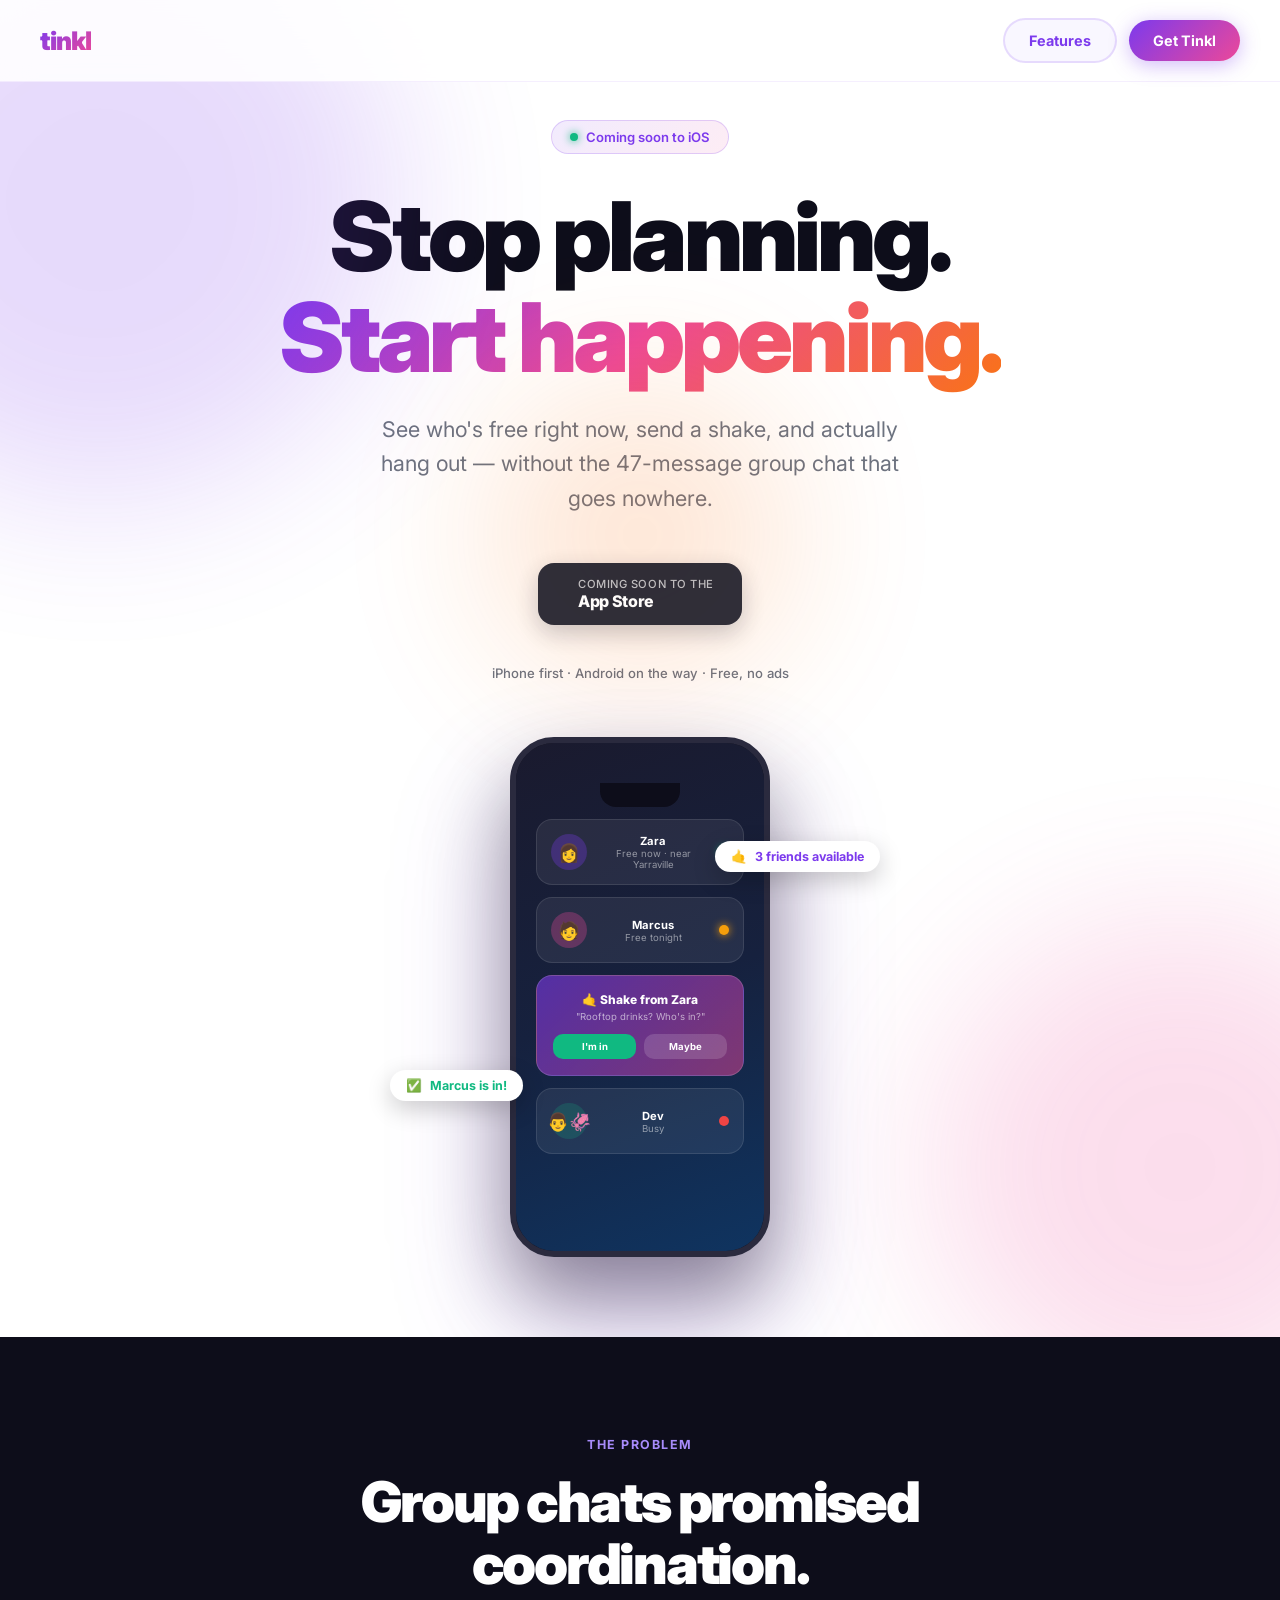
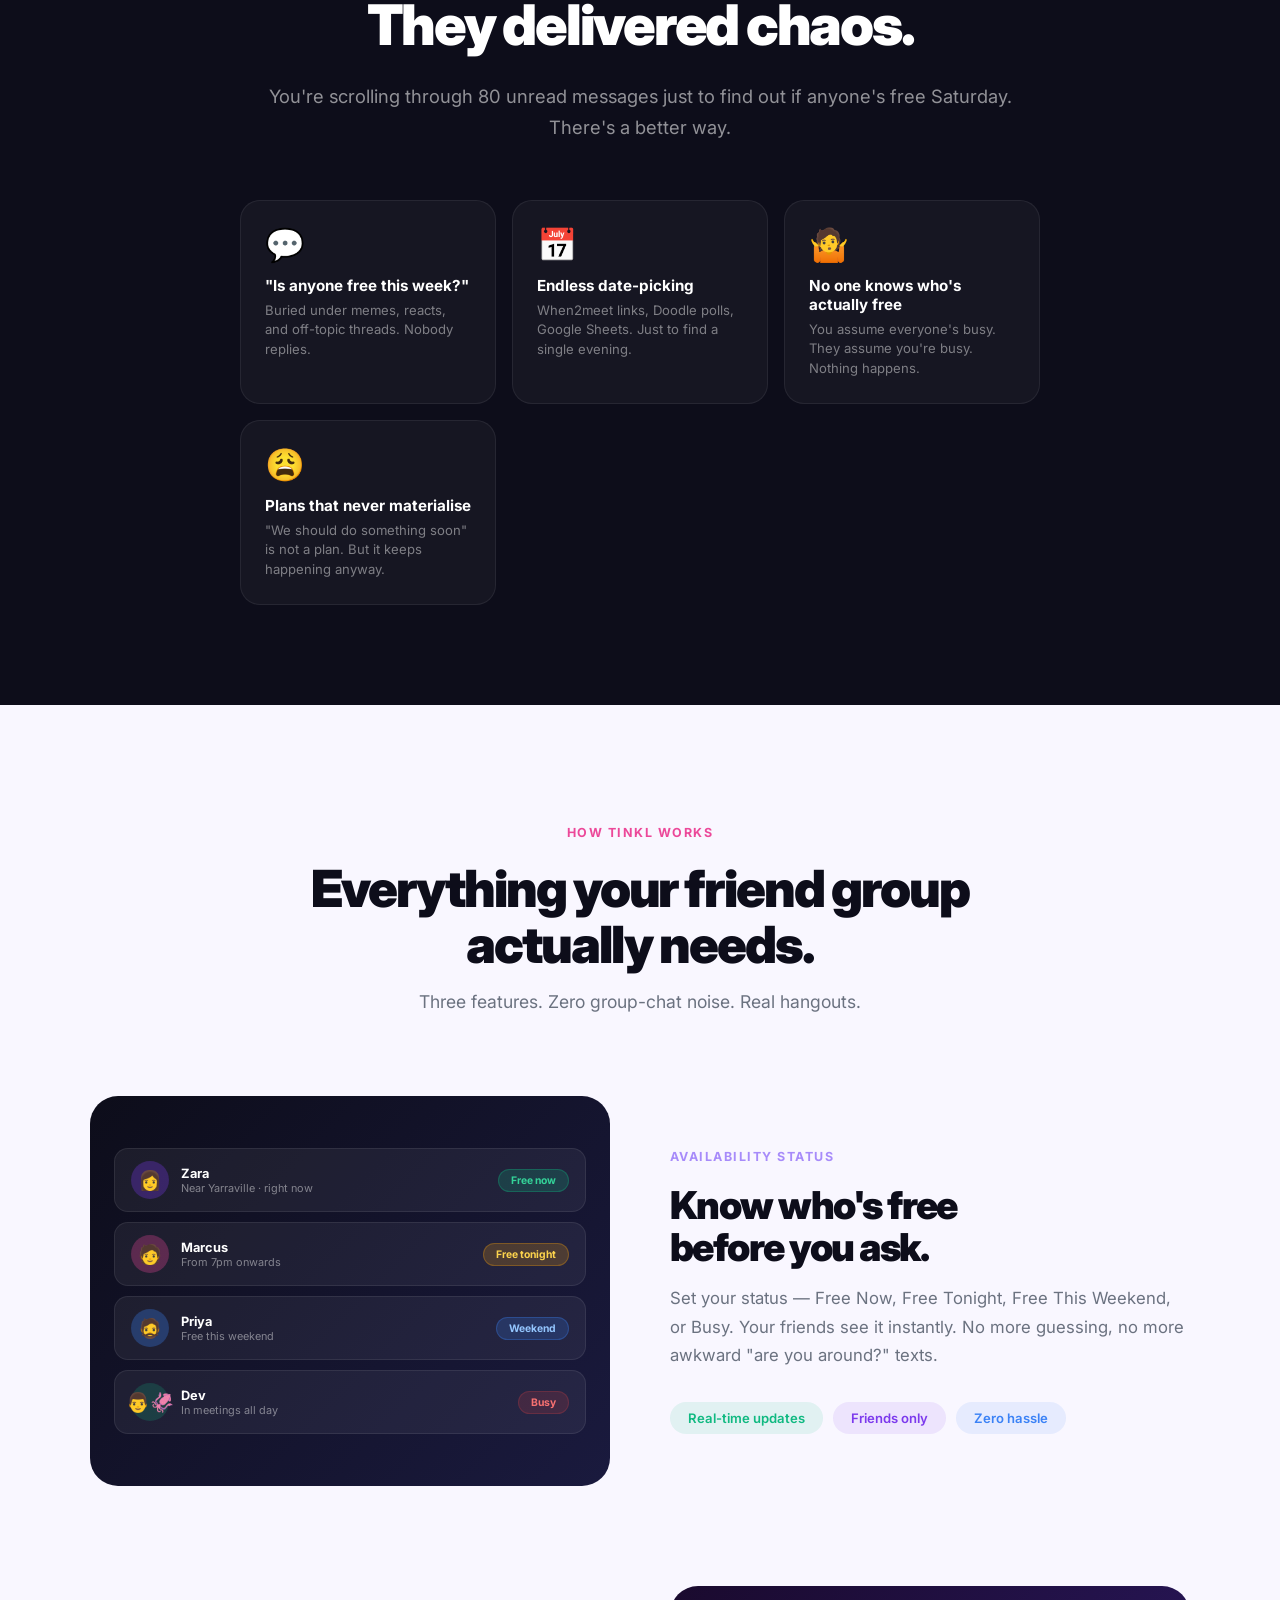
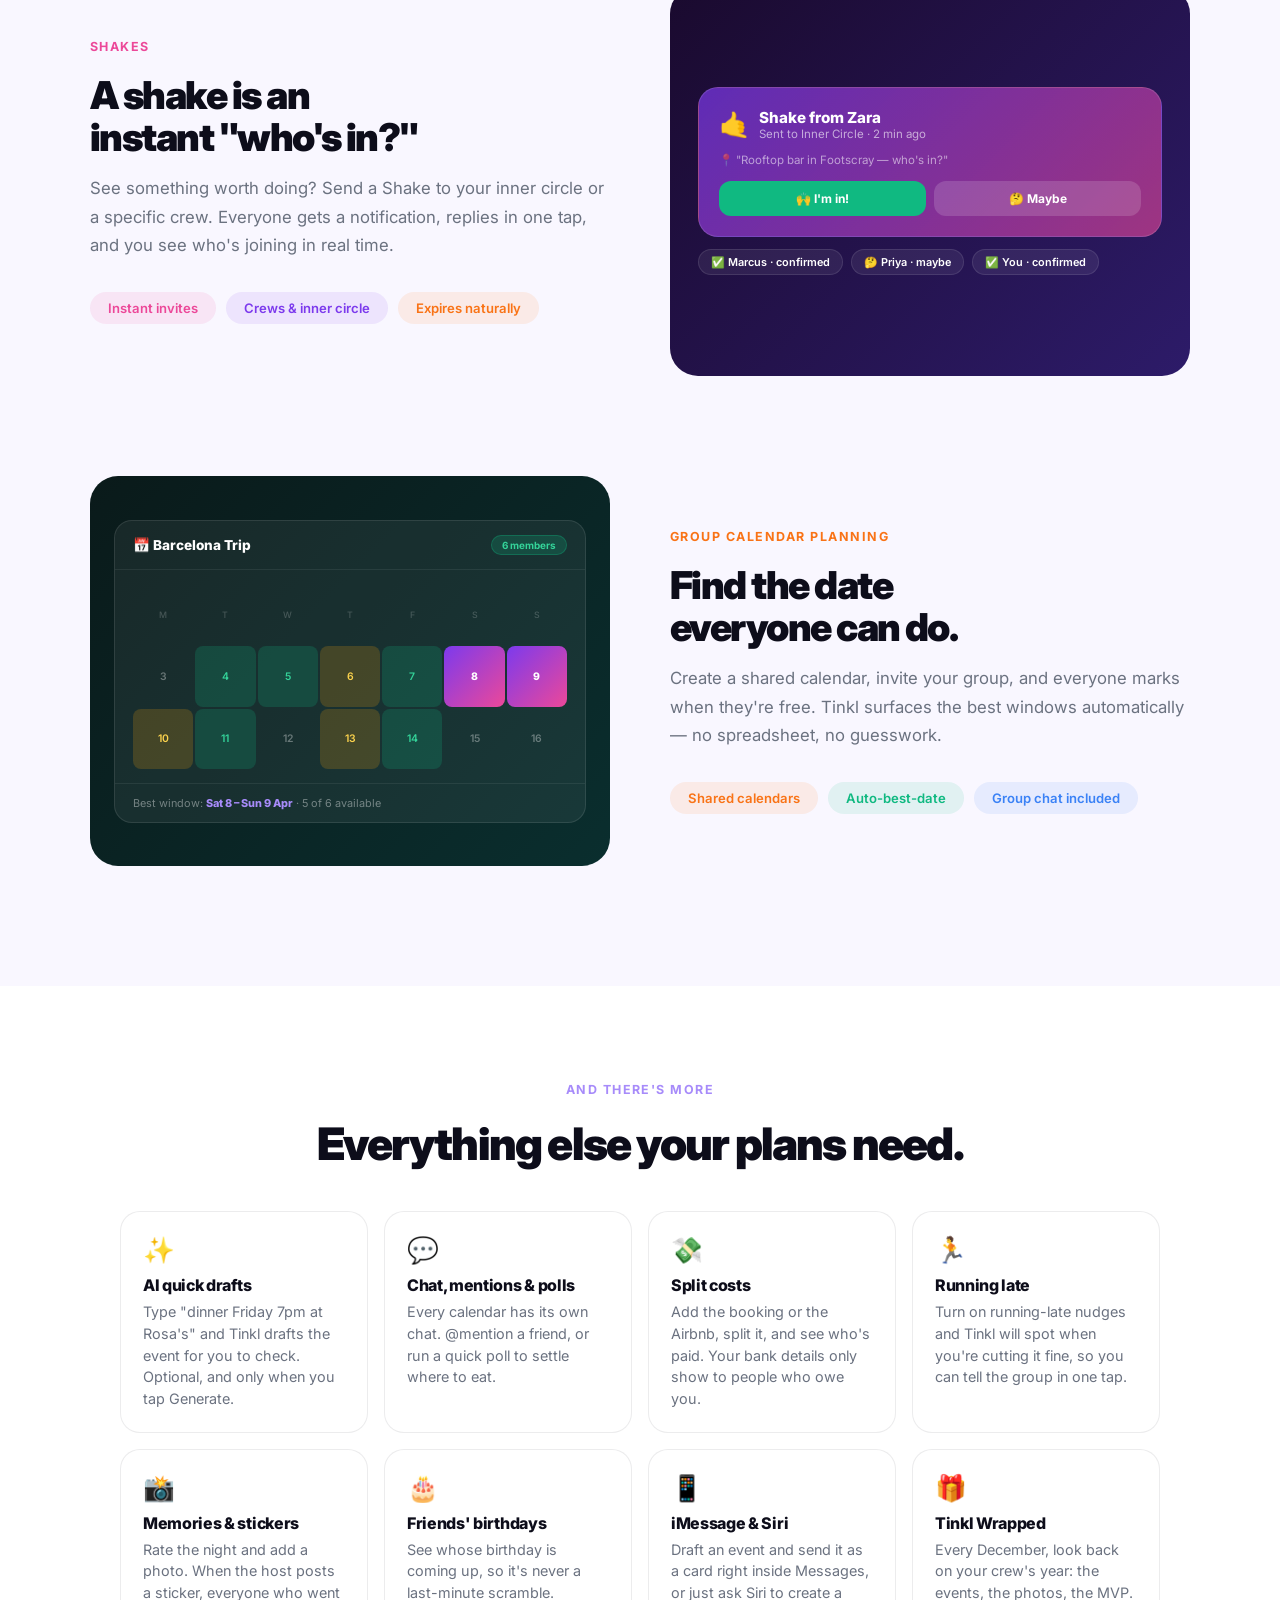
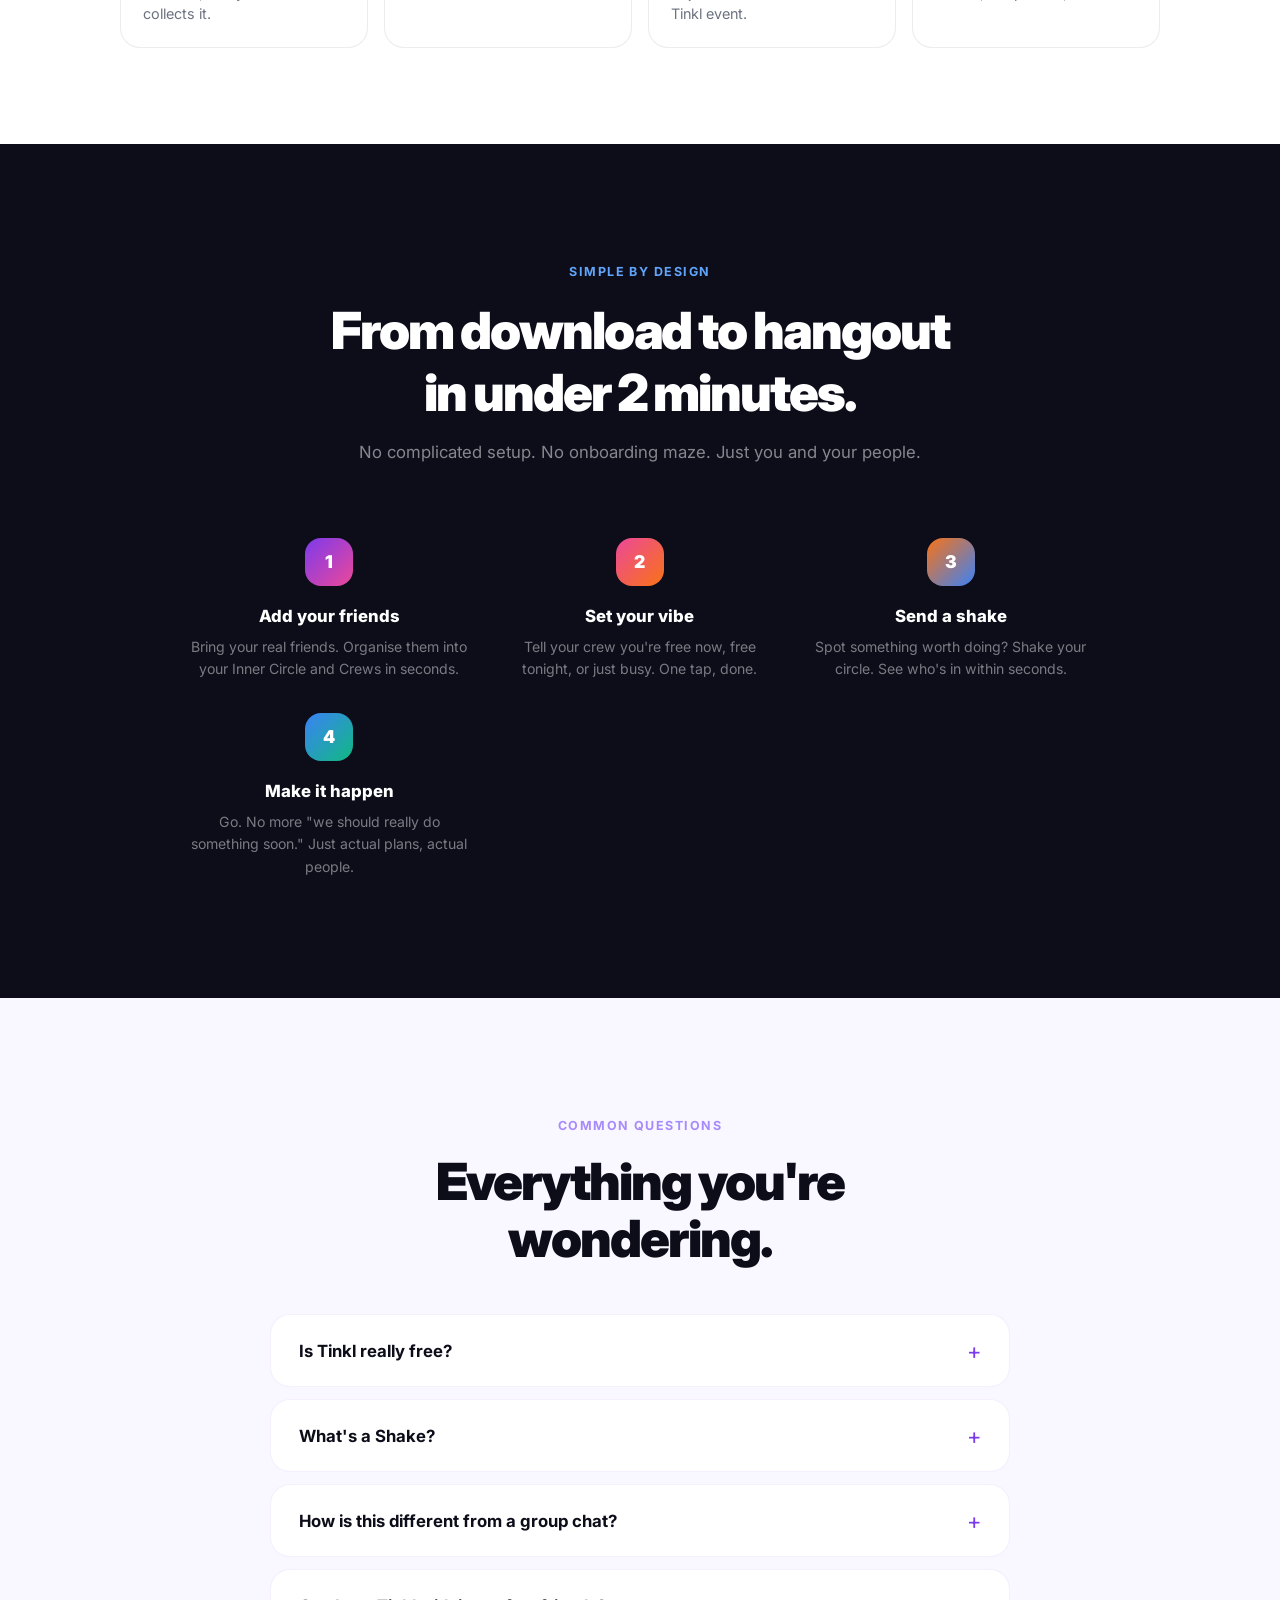
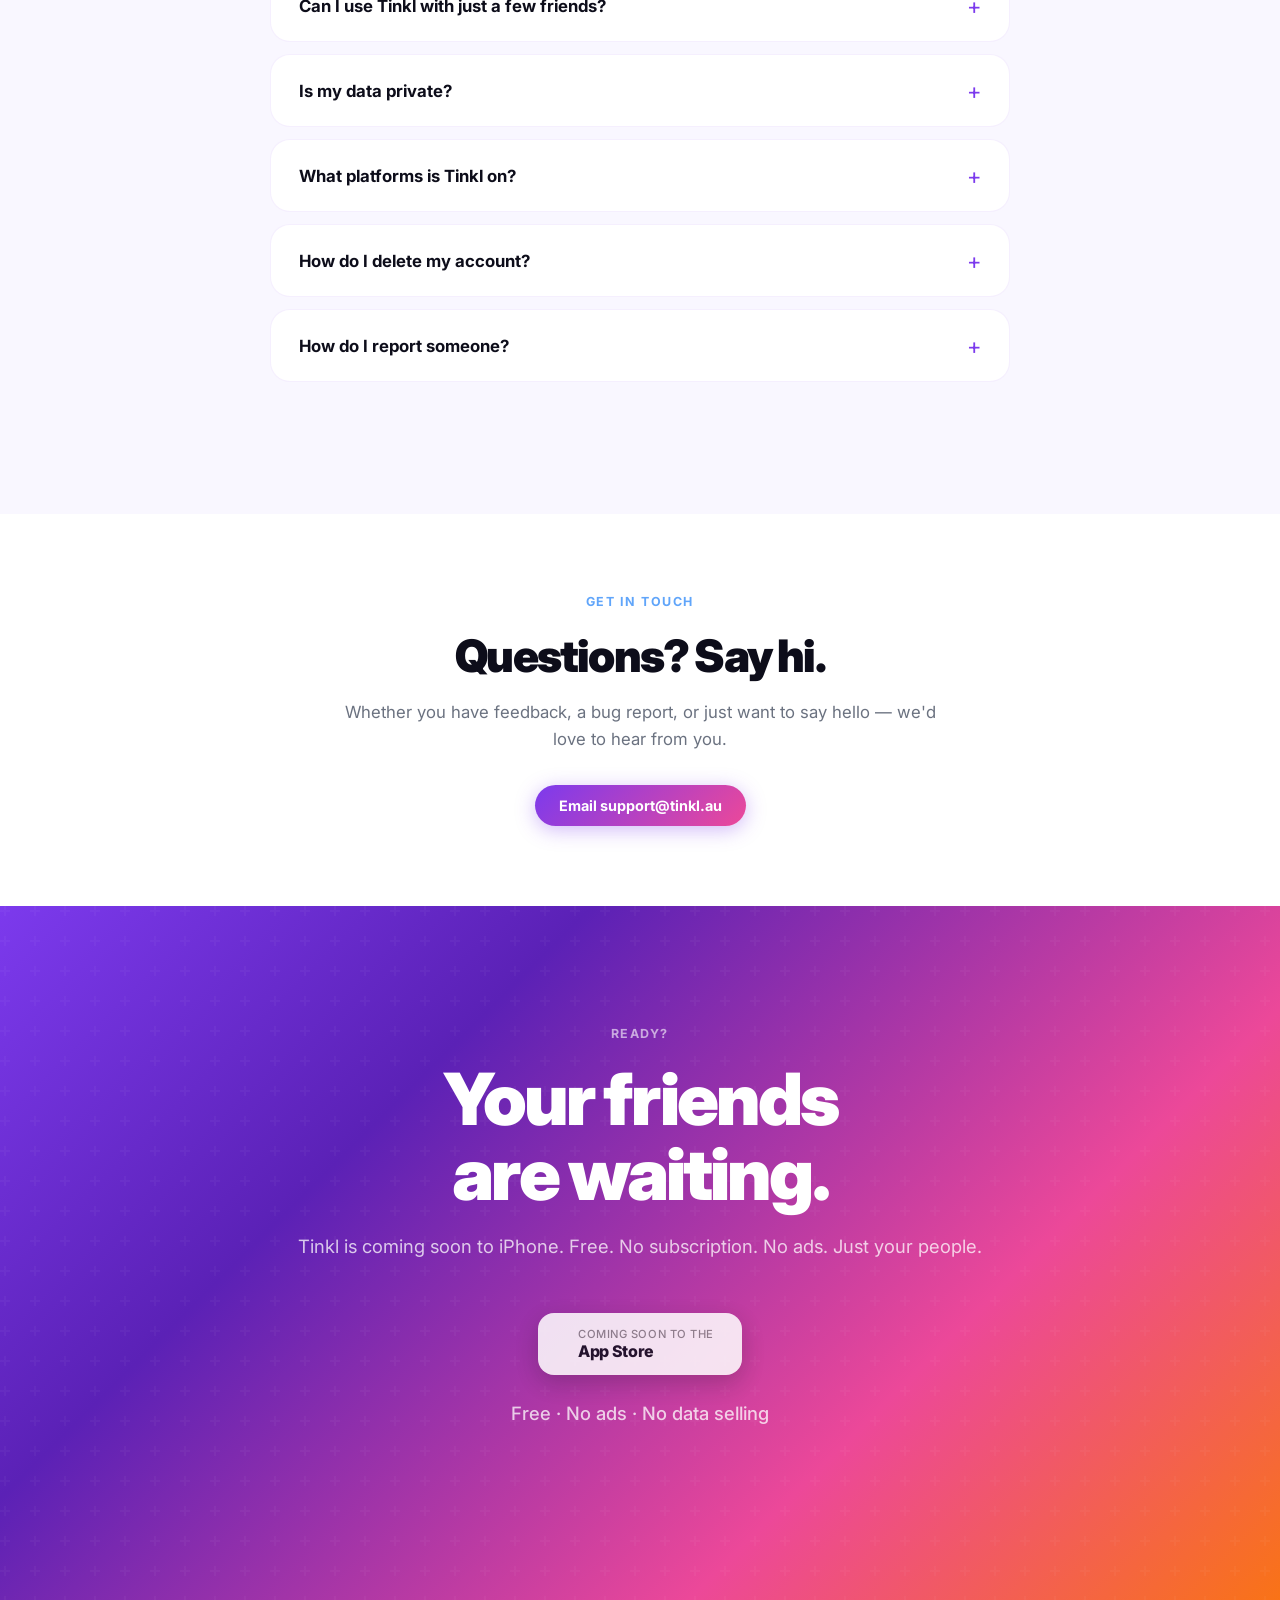
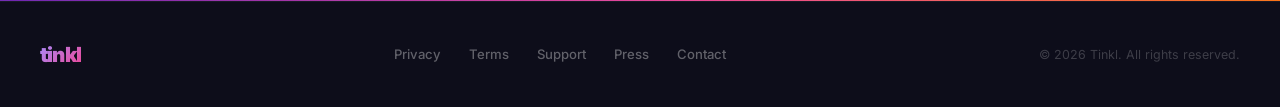
==== commit d4b08a4b: "deploy: sync from friend-connect-plan (2026-11-12 — 404.html index.html privacy.html terms.html supp" ====
--- a/index.html
+++ b/index.html
@@ -132,6 +132,9 @@
       box-shadow: 0 8px 24px rgba(13,13,26,0.25);
     }
     .store-btn:hover { transform: translateY(-3px); box-shadow: 0 12px 32px rgba(13,13,26,0.35); }
+    /* Pre-launch placeholder: looks like a store badge but isn't a link. */
+    .store-btn-soon { cursor: default; opacity: 0.85; }
+    .store-btn-soon:hover { transform: none; box-shadow: none; }
     .store-btn-icon { font-size: 1.8rem; line-height: 1; }
     .store-btn-text { display: flex; flex-direction: column; text-align: left; }
     .store-btn-label { font-size: 0.7rem; opacity: 0.7; font-weight: 500; text-transform: uppercase; letter-spacing: 0.05em; }
@@ -522,6 +525,31 @@
     .quote-avatar { font-size: 1.5rem; }
     .quote-name { font-size: 0.82rem; font-weight: 700; }
     .quote-handle { font-size: 0.75rem; color: var(--text-muted); }
+
+    /* ─── MORE FEATURES ───────────────────────────────────── */
+    .more { padding: 96px 24px; text-align: center; }
+    .more-inner { max-width: 1040px; margin: 0 auto; }
+    .more h2 {
+      font-size: clamp(1.8rem, 4.5vw, 2.8rem);
+      font-weight: 900;
+      letter-spacing: -0.04em;
+      margin-bottom: 40px;
+    }
+    .more-grid {
+      display: grid;
+      grid-template-columns: repeat(auto-fit, minmax(220px, 1fr));
+      gap: 16px;
+      text-align: left;
+    }
+    .more-card {
+      background: var(--white);
+      border: 1px solid rgba(13,13,26,0.08);
+      border-radius: 20px;
+      padding: 22px;
+    }
+    .more-icon { font-size: 1.6rem; margin-bottom: 10px; }
+    .more-card h3 { font-size: 1rem; font-weight: 800; margin-bottom: 6px; letter-spacing: -0.02em; }
+    .more-card p { font-size: 0.9rem; color: var(--text-muted); line-height: 1.5; }
 
     /* ─── HOW IT WORKS ────────────────────────────────────── */
     .how {
@@ -701,7 +729,7 @@
   <a href="index.html" class="nav-logo">tinkl</a>
   <div class="nav-right">
     <a href="#features" class="btn btn-secondary">Features</a>
-    <a href="#download" class="btn btn-primary">Download App</a>
+    <a href="#download" class="btn btn-primary">Get Tinkl</a>
   </div>
 </nav>
 
@@ -713,7 +741,7 @@
 
   <div class="hero-badge">
     <span class="hero-badge-dot"></span>
-    Live on iOS &amp; Android
+    Coming soon to iOS
   </div>
 
   <h1>Stop planning.<br><span class="grad">Start happening.</span></h1>
@@ -723,23 +751,20 @@
     without the 47-message group chat that goes nowhere.
   </p>
 
+  <!-- LAUNCH: when the App Store listing is live, turn each .store-btn-soon
+       span into <a href="https://apps.apple.com/app/tinkl/id6744145937"
+       class="store-btn"> with the label "Download on the". Android is not
+       launching yet, so there is no Google Play button. -->
   <div class="hero-ctas">
-    <a href="#" class="store-btn" id="download">
+    <span class="store-btn store-btn-soon" aria-label="Coming soon to the App Store">
       <span class="store-btn-icon"> </span>
       <span class="store-btn-text">
-        <span class="store-btn-label">Download on the</span>
+        <span class="store-btn-label">Coming soon to the</span>
         <span class="store-btn-name">App Store</span>
       </span>
-    </a>
-    <a href="#" class="store-btn">
-      <span class="store-btn-icon">&#9654;</span>
-      <span class="store-btn-text">
-        <span class="store-btn-label">Get it on</span>
-        <span class="store-btn-name">Google Play</span>
-      </span>
-    </a>
+    </span>
   </div>
-  <p class="trust-strip">Free to download &middot; No ads &middot; No credit card</p>
+  <p class="trust-strip">iPhone first &middot; Android on the way &middot; Free, no ads</p>
 
   <!-- Phone mockup -->
   <div class="phone-wrap">
@@ -751,7 +776,7 @@
           <div class="phone-avatar" style="background:rgba(124,58,237,0.3);">&#128105;</div>
           <div class="phone-card-text">
             <div class="phone-card-name">Zara</div>
-            <div class="phone-card-status">Free now &middot; near Shoreditch</div>
+            <div class="phone-card-status">Free now &middot; near Yarraville</div>
           </div>
           <div class="phone-status-dot status-green"></div>
         </div>
@@ -846,7 +871,7 @@
             <div class="avail-avatar" style="background:rgba(124,58,237,0.3);">&#128105;</div>
             <div class="avail-info">
               <div class="avail-name">Zara</div>
-              <div class="avail-time">Near Shoreditch &middot; right now</div>
+              <div class="avail-time">Near Yarraville &middot; right now</div>
             </div>
             <div class="avail-badge badge-now">Free now</div>
           </div>
@@ -903,7 +928,7 @@
                 <div class="shake-card-big-sub">Sent to Inner Circle &middot; 2 min ago</div>
               </div>
             </div>
-            <div class="shake-card-big-loc">&#128205; "Rooftop bar on Brick Lane — who's in?"</div>
+            <div class="shake-card-big-loc">&#128205; "Rooftop bar in Footscray — who's in?"</div>
             <div class="shake-card-big-actions">
               <div class="shake-action-btn shake-action-in">&#128588; I'm in!</div>
               <div class="shake-action-btn shake-action-maybe">&#129300; Maybe</div>
@@ -991,6 +1016,56 @@
   </div>
 </section>
 
+<!-- ─── MORE FEATURES ──────────────────────────────────────────── -->
+<section class="more">
+  <div class="more-inner">
+    <div class="section-label section-label-purple">And there's more</div>
+    <h2>Everything else your plans need.</h2>
+    <div class="more-grid">
+      <div class="more-card">
+        <div class="more-icon">&#10024;</div>
+        <h3>AI quick drafts</h3>
+        <p>Type "dinner Friday 7pm at Rosa's" and Tinkl drafts the event for you to check. Optional, and only when you tap Generate.</p>
+      </div>
+      <div class="more-card">
+        <div class="more-icon">&#128172;</div>
+        <h3>Chat, mentions &amp; polls</h3>
+        <p>Every calendar has its own chat. @mention a friend, or run a quick poll to settle where to eat.</p>
+      </div>
+      <div class="more-card">
+        <div class="more-icon">&#128184;</div>
+        <h3>Split costs</h3>
+        <p>Add the booking or the Airbnb, split it, and see who's paid. Your bank details only show to people who owe you.</p>
+      </div>
+      <div class="more-card">
+        <div class="more-icon">&#127939;</div>
+        <h3>Running late</h3>
+        <p>Turn on running-late nudges and Tinkl will spot when you're cutting it fine, so you can tell the group in one tap.</p>
+      </div>
+      <div class="more-card">
+        <div class="more-icon">&#128248;</div>
+        <h3>Memories &amp; stickers</h3>
+        <p>Rate the night and add a photo. When the host posts a sticker, everyone who went collects it.</p>
+      </div>
+      <div class="more-card">
+        <div class="more-icon">&#127874;</div>
+        <h3>Friends' birthdays</h3>
+        <p>See whose birthday is coming up, so it's never a last-minute scramble.</p>
+      </div>
+      <div class="more-card">
+        <div class="more-icon">&#128241;</div>
+        <h3>iMessage &amp; Siri</h3>
+        <p>Draft an event and send it as a card right inside Messages, or just ask Siri to create a Tinkl event.</p>
+      </div>
+      <div class="more-card">
+        <div class="more-icon">&#127873;</div>
+        <h3>Tinkl Wrapped</h3>
+        <p>Every December, look back on your crew's year: the events, the photos, the MVP.</p>
+      </div>
+    </div>
+  </div>
+</section>
+
 <!-- ─── HOW IT WORKS ───────────────────────────────────────────── -->
 <section class="how">
   <div class="how-inner">
@@ -1024,60 +1099,46 @@
 </section>
 
 <!-- ─── SOCIAL PROOF ───────────────────────────────────────────── -->
+<!--
+  Hidden until there are genuine testimonials. The three previous quotes
+  (Aisha K., James R., Priya M.) were placeholders, not real users, and were
+  removed: a published testimonial must be the person's own words about their
+  own use of the app (Australian Consumer Law; ACCC guidance on reviews).
+
+  To publish one: get the quote in the person's own words (lightly trimmed is
+  fine), confirm they're happy for it to appear with their first name and
+  suburb, replace THEIR OWN WORDS below, then remove the comment markers
+  around the section. Don't add star ratings unless they actually rated it.
+
 <section class="social-proof">
   <div class="social-proof-inner">
     <div class="section-label section-label-pink" style="text-align:center;">Real people, real hangouts</div>
     <h2>They stopped texting.<br>They started doing.</h2>
-    <p>Tinkl users spend less time organising and more time actually together.</p>
-
     <div class="quotes-grid">
       <div class="quote-card quote-card-1">
-        <div class="quote-stars">&#9733;&#9733;&#9733;&#9733;&#9733;</div>
-        <p class="quote-text">
-          "I sent a shake at 6pm on a Thursday and had a rooftop dinner with five friends
-          by 8. That would have taken three days of group chat before."
-        </p>
+        <p class="quote-text">"THEIR OWN WORDS"</p>
         <div class="quote-author">
           <span class="quote-avatar">&#128105;</span>
           <div>
-            <div class="quote-name">Aisha K.</div>
-            <div class="quote-handle">London &middot; iOS user</div>
+            <div class="quote-name">Belle</div>
+            <div class="quote-handle">Yarraville &middot; iPhone</div>
           </div>
         </div>
       </div>
-
       <div class="quote-card quote-card-2">
-        <div class="quote-stars">&#9733;&#9733;&#9733;&#9733;&#9733;</div>
-        <p class="quote-text">
-          "The availability status thing is genius. I open Tinkl, see that two of my
-          mates are free, and we're already texting about where to meet. No preamble."
-        </p>
+        <p class="quote-text">"THEIR OWN WORDS"</p>
         <div class="quote-author">
           <span class="quote-avatar">&#129492;</span>
           <div>
-            <div class="quote-name">James R.</div>
-            <div class="quote-handle">Manchester &middot; Android user</div>
-          </div>
-        </div>
-      </div>
-
-      <div class="quote-card quote-card-3">
-        <div class="quote-stars">&#9733;&#9733;&#9733;&#9733;&#9733;</div>
-        <p class="quote-text">
-          "We used the calendar feature to plan our whole friend group's holiday.
-          Found a date that worked for 7 people in about 10 minutes. Honestly wild."
-        </p>
-        <div class="quote-author">
-          <span class="quote-avatar">&#128105;&#8205;&#129425;</span>
-          <div>
-            <div class="quote-name">Priya M.</div>
-            <div class="quote-handle">Bristol &middot; iOS user</div>
+            <div class="quote-name">Leo</div>
+            <div class="quote-handle">Williamstown &middot; iPhone</div>
           </div>
         </div>
       </div>
     </div>
   </div>
 </section>
+-->
 
 <!-- ─── FAQ ──────────────────────────────────────────────────── -->
 <section class="faq" id="faq">
@@ -1103,11 +1164,20 @@
       </details>
       <details class="faq-item">
         <summary>Is my data private?</summary>
-        <p>Very. Your information is only shared with friends you've accepted. We don't sell your data, we don't run ads, and we don't track you. All data is stored in Australia. Read our full <a href="privacy.html">Privacy Policy</a> for details.</p>
+        <p>Yes. Your information is only shared with friends you've accepted and the calendars you join. We don't sell your data, we don't run ads, and we don't track you. Your account data is stored in Australia (Sydney); a few optional features use overseas services, such as OpenAI for AI drafts. Our <a href="privacy.html">Privacy Policy</a> lists them all.</p>
       </details>
       <details class="faq-item">
         <summary>What platforms is Tinkl on?</summary>
-        <p>Tinkl is available on both iOS and Android.</p>
+        <p>Tinkl is launching on iPhone first. Android is on the way.</p>
+      </details>
+      <details class="faq-item">
+        <summary>How do I delete my account?</summary>
+        <p>In the app, go to Settings &gt; Delete Account. It's immediate and permanent. See <a href="support.html#delete">Support</a> for what gets deleted.</p>
+      </details>
+      <details class="faq-item">
+        <summary>How do I report someone?</summary>
+        <!-- REPORT FEATURE: when in-app reporting ships, change to "In the app, you can report a message or a person, and block them." -->
+        <p>You can block anyone from their profile. To report a message, a person or anything else, email <a href="mailto:support@tinkl.au?subject=Report">support@tinkl.au</a>. We review every report within 24 hours. More on our <a href="support.html#report">Support</a> page.</p>
       </details>
     </div>
   </div>
@@ -1128,25 +1198,19 @@
   <div class="final-cta-inner">
     <div class="section-label" style="color:rgba(255,255,255,0.6);margin-bottom:20px;">Ready?</div>
     <h2>Your friends<br>are waiting.</h2>
-    <p>Download Tinkl free. No subscription. No ads. Just your people.</p>
-
+    <p>Tinkl is coming soon to iPhone. Free. No subscription. No ads. Just your people.</p>
+
+    <!-- LAUNCH: swap for a link to the App Store listing (see the hero). -->
     <div class="cta-store-row">
-      <a href="#" class="store-btn store-btn-white">
+      <span class="store-btn store-btn-white store-btn-soon" aria-label="Coming soon to the App Store">
         <span class="store-btn-icon"> </span>
         <span class="store-btn-text">
-          <span class="store-btn-label" style="color:#555;">Download on the</span>
+          <span class="store-btn-label" style="color:#555;">Coming soon to the</span>
           <span class="store-btn-name">App Store</span>
         </span>
-      </a>
-      <a href="#" class="store-btn store-btn-light">
-        <span class="store-btn-icon" style="color:#fff;">&#9654;</span>
-        <span class="store-btn-text">
-          <span class="store-btn-label">Get it on</span>
-          <span class="store-btn-name">Google Play</span>
-        </span>
-      </a>
+      </span>
     </div>
-    <p class="trust-strip-dark">Free forever &middot; No credit card &middot; No data selling</p>
+    <p class="trust-strip-dark">Free &middot; No ads &middot; No data selling</p>
   </div>
 </section>
 
@@ -1156,7 +1220,7 @@
   <div class="footer-links">
     <a href="privacy.html">Privacy</a>
     <a href="terms.html">Terms</a>
-    <a href="mailto:support@tinkl.au">Support</a>
+    <a href="support.html">Support</a>
     <a href="mailto:support@tinkl.au?subject=Press%20Inquiry">Press</a>
     <a href="mailto:support@tinkl.au">Contact</a>
   </div>
@@ -1164,7 +1228,7 @@
 </footer>
 
 <div class="mobile-cta-bar">
-  <a href="#download" class="btn btn-primary mobile-cta-btn">Download Tinkl</a>
+  <a href="#download" class="btn btn-primary mobile-cta-btn">Coming soon to iPhone</a>
 </div>
 
 </body>
